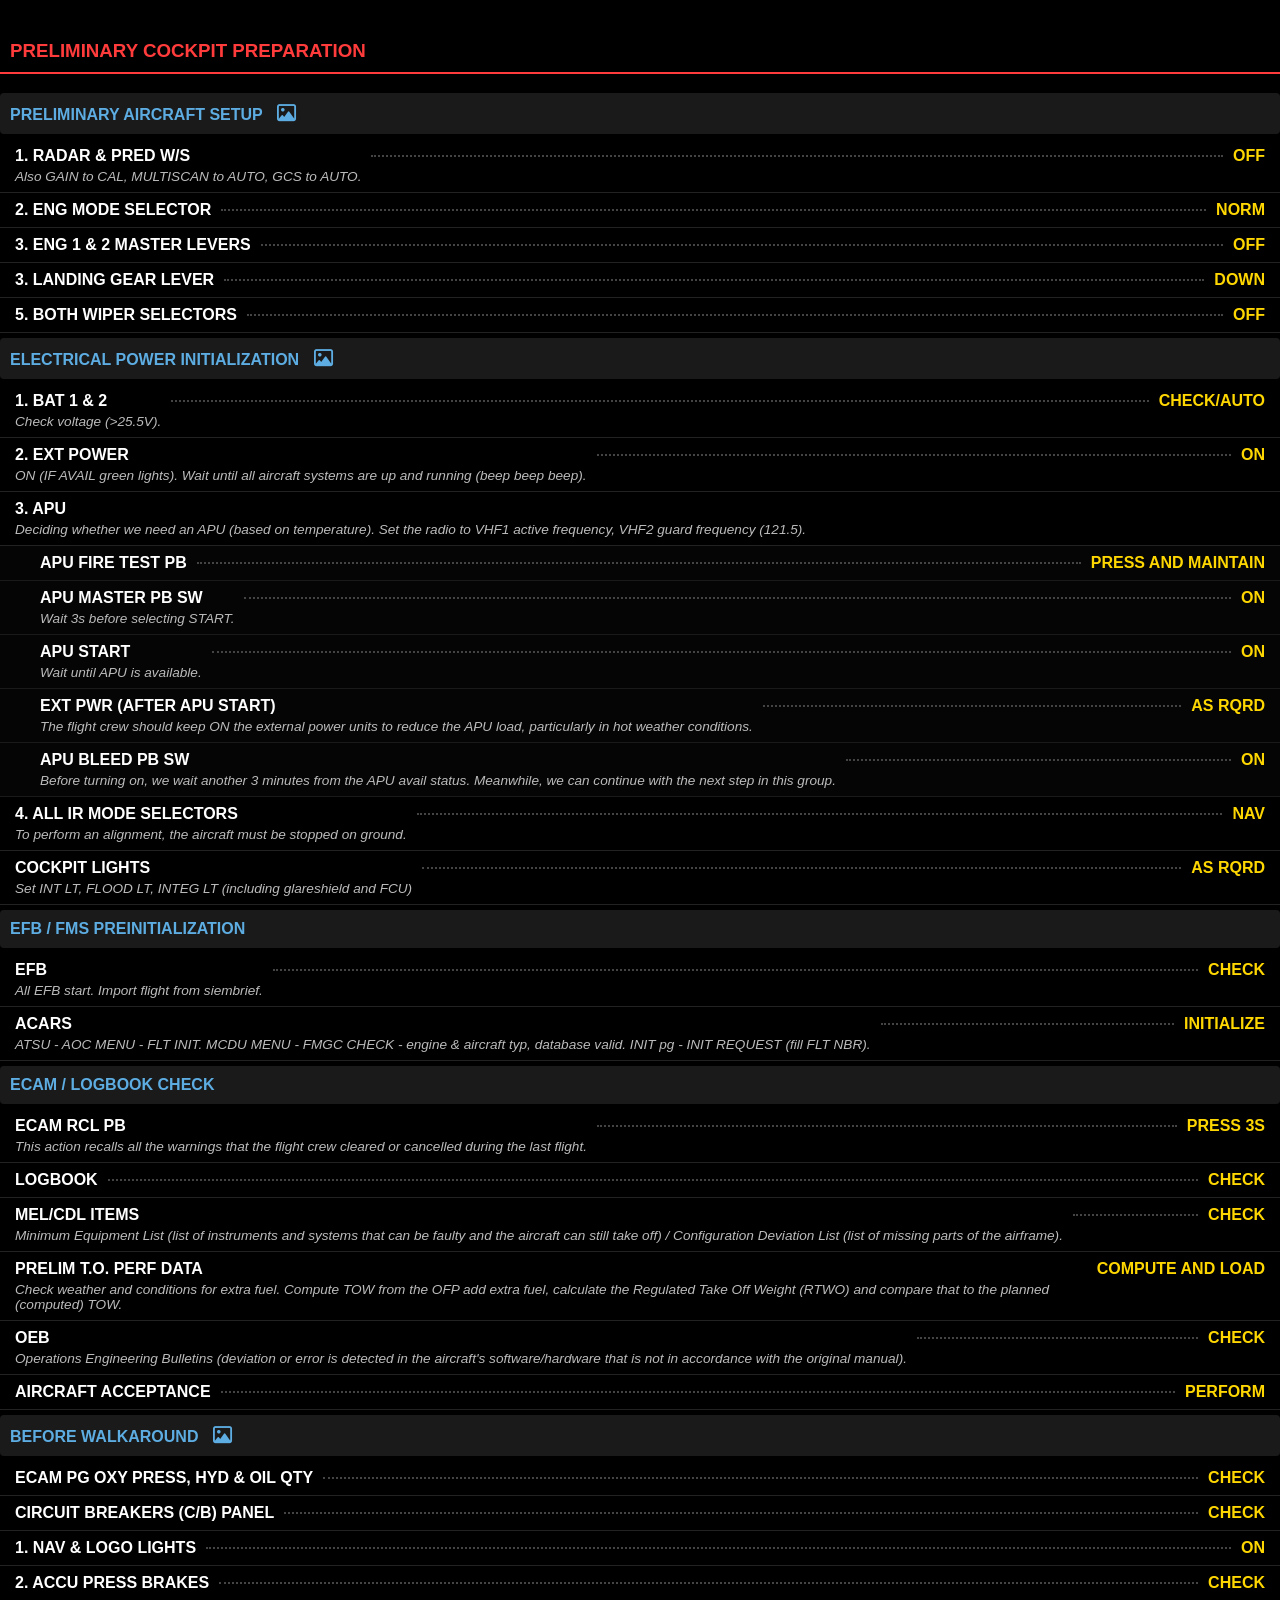
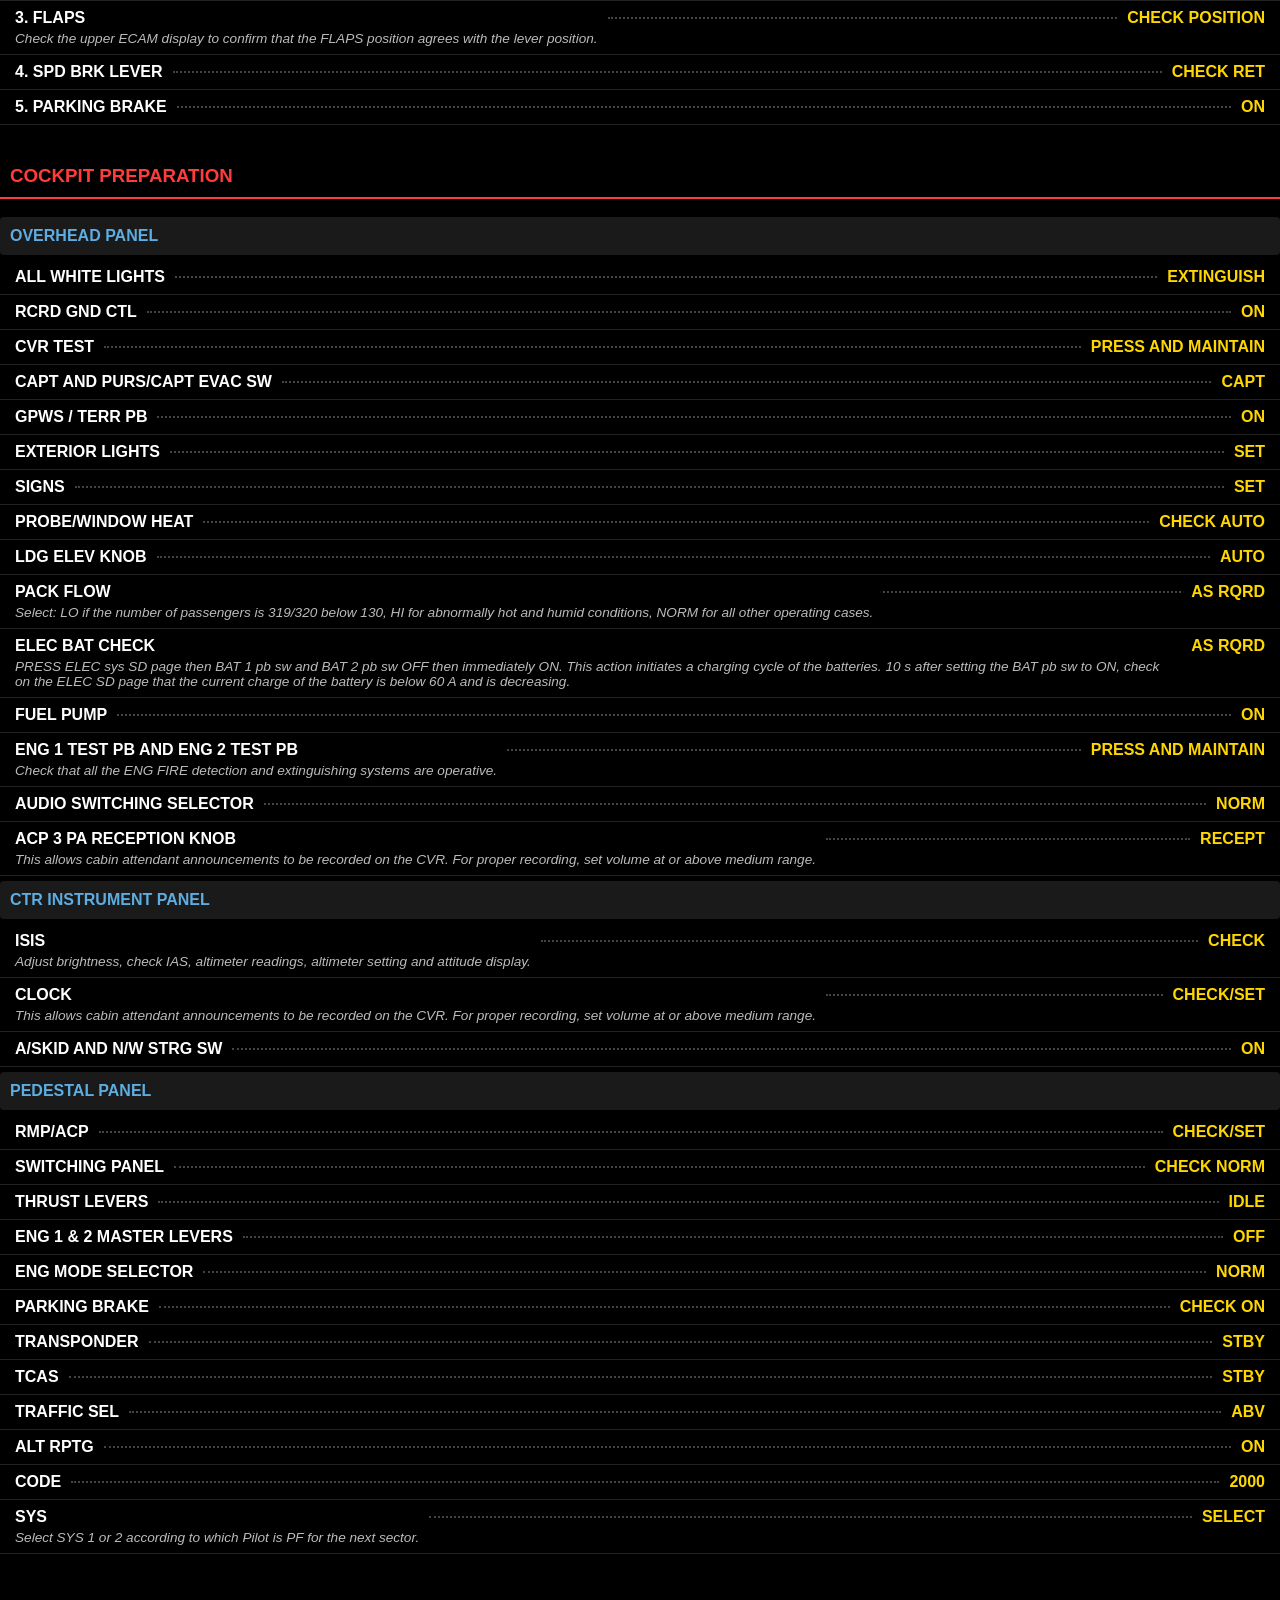
==== index.html @ fcf0c353 "Update index.html" ====
<!DOCTYPE html>
<html lang="sk">
<head>
    <meta charset="UTF-8">
    <meta name="viewport" content="width=device-width, initial-scale=1.0">
    <title>320 new</title>
    <link rel="stylesheet" href="https://cdnjs.cloudflare.com/ajax/libs/font-awesome/6.0.0/css/all.min.css">
    <style>
        body { background-color: black; color: white; font-family: 'Segoe UI', Arial, sans-serif; padding-bottom: 50vh; margin: 0; }
        
        .group-title { color: #ff3b3b; border-bottom: 2px solid #ff3b3b; padding: 10px; text-transform: uppercase; margin-top: 30px; }
        
        .sub-group { 
            color: #5dade2; cursor: pointer; padding: 10px; font-weight: bold; 
            background: #1a1a1a; margin: 5px 0; border-radius: 4px;
        }

        ul { list-style: none; padding: 0; margin: 0; }

        .item { 
            display: flex; align-items: baseline; justify-content: space-between;
            padding: 8px 15px; cursor: pointer; transition: 0.2s; border-bottom: 1px solid #222;
        }

        /* Odsadenie pre podkroky APU */
        .indented-item { padding-left: 40px; border-bottom: 1px solid #1a1a1a; background-color: #050505; }
        
        .item-text { text-transform: uppercase; font-weight: bold; flex-shrink: 0; }
        .dots { flex-grow: 1; border-bottom: 2px dotted #444; margin: 0 10px; position: relative; top: -4px; }
        .status { text-transform: uppercase; font-weight: bold; color: #FFD700; flex-shrink: 0; }

        .description { 
            display: block; font-size: 0.85em; color: #bbb; text-transform: none; font-weight: normal;
            margin-top: 4px; font-style: italic;
        }

        .img-trigger { color: #5dade2; margin-left: 10px; cursor: pointer; font-size: 1.2em; }

        .selected .item-text, .selected .status { color: #555 !important; }
        .selected .dots { border-bottom-color: #222; }

        #lightbox {
            display: none; position: fixed; z-index: 999; left: 0; top: 0; width: 100%; height: 100%;
            background-color: rgba(0,0,0,0.6); justify-content: center; align-items: center;
            pointer-events: auto; 
        }

        #lightbox img { 
            max-width: 90%; max-height: 80%; border: 2px solid #5dade2; 
            box-shadow: 0 0 50px rgba(0,0,0,0.8); opacity: 0.95; 
        }

        #lightbox.active { display: flex; }
    </style>
</head>
<body>

<div id="lightbox" onclick="this.classList.remove('active')">
    <img id="lightbox-img" src="" alt="Checklist Diagram">
</div>

<h3 class="group-title">Preliminary Cockpit Preparation</h3>

<div class="sub-group" onclick="toggleSubGroup(this)">
    PRELIMINARY AIRCRAFT SETUP
    <i class="fa-regular fa-image img-trigger" onclick="openLightbox('001.png', event)"></i>
</div>
<ul>
    <li class="item">
        <div>
        <span class="item-text">1.  RADAR & PRED W/S</span>
        <span class="description">Also GAIN to CAL, MULTISCAN to AUTO, GCS to AUTO.</span>
        </div>
        <span class="dots"></span>
        <span class="status">OFF</span>
    </li>
    <li class="item">
        <span class="item-text">2. ENG MODE selector</span>
        <span class="dots"></span>
        <span class="status">NORM</span>
    </li>
    <li class="item">
        <span class="item-text">3. ENG 1 & 2 MASTER LEVERS</span>
        <span class="dots"></span>
        <span class="status">OFF</span>
    </li>
    <li class="item">
        <span class="item-text">3. LANDING GEAR lever</span>
        <span class="dots"></span>
        <span class="status">DOWN</span>
    </li>
    <li class="item">
        <div>
        <span class="item-text">5. BOTH WIPER selectors</span>
        </div>
        <span class="dots"></span>
        <span class="status">OFF</span>
    </li>
</ul>

<div class="sub-group" onclick="toggleSubGroup(this)">
    ELECTRICAL POWER INITIALIZATION
    <i class="fa-regular fa-image img-trigger" onclick="openLightbox('002.png', event)"></i>
</div>
<ul>
    <li class="item">
        <div>
            <span class="item-text">1. BAT 1 & 2</span>
            <span class="description">Check voltage (>25.5V).</span>
        </div>
        <span class="dots"></span>
        <span class="status">Check/AUTO</span>
    </li>
    <li class="item">
        <div>
            <span class="item-text">2. EXT POWER</span>
            <span class="description">ON (IF AVAIL green lights). Wait until all aircraft systems are up and running (beep beep beep).</span>
        </div>
        <span class="dots"></span>
        <span class="status">ON</span>
    </li>
    
    <li class="item">
        <div>
        <span class="item-text">3. APU</span>
        <span class="description">Deciding whether we need an APU (based on temperature). Set the radio to VHF1 active frequency, VHF2 guard frequency (121.5).</span>
        </div>
    </li>
    <li class="item indented-item">
        <span class="item-text">APU FIRE TEST pb</span>
        <span class="dots"></span>
        <span class="status">PRESS and MAINTAIN</span>
    </li>
    <li class="item indented-item">
        <div>
            <span class="item-text">APU MASTER pb sw</span>
            <span class="description">Wait 3s before selecting START.</span>
        </div>
        <span class="dots"></span>
        <span class="status">ON</span>
    </li>
    <li class="item indented-item">
        <div>
            <span class="item-text">APU START</span>
            <span class="description">Wait until APU is available.</span>
        </div>
        <span class="dots"></span>
        <span class="status">ON</span>
    </li>
        <li class="item indented-item">
        <div>
            <span class="item-text">EXT PWR (After APU Start)</span>
            <span class="description">The flight crew should keep ON the external power units to reduce the APU load, particularly in hot weather conditions.</span>
        </div>
        <span class="dots"></span>
        <span class="status">AS RQRD</span>
    </li>
    <li class="item indented-item">
        <div>
            <span class="item-text">APU BLEED pb sw</span>
            <span class="description">Before turning on, we wait another 3 minutes from the APU avail status. Meanwhile, we can continue with the next step in this group.</span>
        </div>
        <span class="dots"></span>
        <span class="status">ON</span>
    </li>
    <li class="item">
        <div>
            <span class="item-text">4. ALL IR MODE selectors</span>
            <span class="description">To perform an alignment, the aircraft must be stopped on ground.</span>
        </div>
        <span class="dots"></span>
        <span class="status">NAV</span>
    </li>

    <li class="item">
        <div>
            <span class="item-text">COCKPIT LIGHTS</span>
            <span class="description">Set INT LT, FLOOD LT, INTEG LT (including glareshield and FCU)</span>
        </div>
        <span class="dots"></span>
        <span class="status">AS RQRD</span>
    </li>
</ul>
    <div class="sub-group" onclick="toggleSubGroup(this)">
    EFB / FMS PREINITIALIZATION
    </div>
<ul>
     <li class="item">
        <div>
            <span class="item-text">EFB</span>
            <span class="description">All EFB start. Import flight from siembrief.</span>
        </div>
        <span class="dots"></span>
        <span class="status">CHECK</span>
    </li>

    <li class="item">
        <div>
            <span class="item-text">ACARS</span>
            <span class="description">ATSU - AOC MENU - FLT INIT. MCDU MENU - FMGC CHECK - engine & aircraft typ, database valid. INIT pg - INIT REQUEST (fill FLT NBR).</span>
        </div>
        <span class="dots"></span>
        <span class="status">INITIALIZE</span>
    </li>
    
</ul>
    <div class="sub-group" onclick="toggleSubGroup(this)">
    ECAM / LOGBOOK CHECK
    </div>
<ul>
     <li class="item">
        <div>
            <span class="item-text">ECAM RCL pb</span>
            <span class="description">This action recalls all the warnings that the flight crew cleared or cancelled during the last flight.</span>
        </div>
        <span class="dots"></span>
        <span class="status">PRESS 3s</span>
    </li>

    <li class="item">
        <div>
            <span class="item-text">LOGBOOK</span>
        </div>
        <span class="dots"></span>
        <span class="status">CHECK</span>
    </li>
    <li class="item">
        <div>
            <span class="item-text">MEL/CDL items</span>
            <span class="description">Minimum Equipment List (list of instruments and systems that can be faulty and the aircraft can still take off) / Configuration Deviation List (list of missing parts of the airframe).</span>
        </div>
        <span class="dots"></span>
        <span class="status">CHECK</span>
    </li>
        <li class="item">
        <div>
            <span class="item-text">PRELIM T.O. PERF DATA</span>
            <span class="description">Check weather and conditions for extra fuel. Compute TOW from the OFP add extra fuel, calculate the Regulated Take Off Weight (RTWO) and compare that to the planned (computed) TOW.</span>
        </div>
        <span class="dots"></span>
        <span class="status">COMPUTE AND LOAD</span>
    </li>
            <li class="item">
        <div>
            <span class="item-text">OEB</span>
            <span class="description">Operations Engineering Bulletins (deviation or error is detected in the aircraft's software/hardware that is not in accordance with the original manual).</span>
        </div>
        <span class="dots"></span>
        <span class="status">CHECK</span>
    </li>
    <li class="item">
        <span class="item-text">AIRCRAFT ACCEPTANCE</span>
        <span class="dots"></span> 
        <span class="status">PERFORM</span>
    </li>
</ul>
     <div class="sub-group" onclick="toggleSubGroup(this)">
    BEFORE WALKAROUND
    <i class="fa-regular fa-image img-trigger" onclick="openLightbox('003.png', event)"></i>
    </div>
<ul>
    <li class="item">
        <span class="item-text">ECAM pg OXY PRESS, HYD & OIL QTY</span>
        <span class="dots"></span> 
        <span class="status">CHECK</span>
    </li>
    <li class="item">
        <span class="item-text">CIRCUIT BREAKERS (C/B) Panel</span>
        <span class="dots"></span> 
        <span class="status">CHECK</span>
    </li>
    <li class="item">
        <span class="item-text">1. NAV & LOGO LIGHTS</span>
        <span class="dots"></span> 
        <span class="status">ON</span>
    </li>
    <li class="item">
        <span class="item-text">2. ACCU PRESS BRAKES</span>
        <span class="dots"></span> 
        <span class="status">CHECK</span>
    </li>
    <li class="item">
        <div>
            <span class="item-text">3. FLAPS</span>
            <span class="description">Check the upper ECAM display to confirm that the FLAPS position agrees with the lever position.</span>
        </div>
        <span class="dots"></span> 
        <span class="status">CHECK POSITION</span>
    </li>
    <li class="item">
        <span class="item-text">4. SPD BRK LEVER</span>
        <span class="dots"></span> 
        <span class="status">CHECK RET</span>
    </li>
    <li class="item">
        <span class="item-text">5. PARKING BRAKE</span>
        <span class="dots"></span> 
        <span class="status">ON</span>
    </li>
</ul>
<h3 class="group-title">Cockpit Preparation</h3>

<div class="sub-group" onclick="toggleSubGroup(this)">
    OVERHEAD PANEL
</div>
<ul>
    <li class="item">
        <span class="item-text">ALL WHITE LIGHTS</span>
        <span class="dots"></span>
        <span class="status">EXTINGUISH</span>
    </li>
    <li class="item">
        <span class="item-text">RCRD GND CTL</span>
        <span class="dots"></span>
        <span class="status">ON</span>
    </li>
    <li class="item">
        <span class="item-text">CVR TEST</span>
        <span class="dots"></span>
        <span class="status">PRESS and MAINTAIN</span>
    </li>
    <li class="item">
        <span class="item-text">CAPT and PURS/CAPT EVAC sw</span>
        <span class="dots"></span>
        <span class="status">CAPT</span>
    </li>
    <li class="item">
        <span class="item-text">GPWS / TERR pb</span>
        <span class="dots"></span>
        <span class="status">ON</span>
    </li>
    <li class="item">
        <span class="item-text">EXTERIOR LIGHTS</span>
        <span class="dots"></span>
        <span class="status">SET</span>
    </li>
    <li class="item">
        <span class="item-text">SIGNS</span>
        <span class="dots"></span>
        <span class="status">SET</span>
    </li>
    <li class="item">
        <span class="item-text">PROBE/WINDOW HEAT</span>
        <span class="dots"></span>
        <span class="status">CHECK AUTO</span>
    </li>
    <li class="item">
        <span class="item-text">LDG ELEV knob</span>
        <span class="dots"></span>
        <span class="status">AUTO</span>
    </li>
    <li class="item">
        <div>
            <span class="item-text">PACK FLOW</span>
            <span class="description">Select: LO if the number of passengers is 319/320 below 130, HI for abnormally hot and humid conditions, NORM for all other operating cases.</span>
        </div>
        <span class="dots"></span>
        <span class="status">AS RQRD</span>
    </li>
    <li class="item">
        <div>
            <span class="item-text">ELEC BAT Check</span>
            <span class="description">PRESS ELEC sys SD page then BAT 1 pb sw and BAT 2 pb sw OFF then immediately ON. This action initiates a charging cycle of the batteries. 10 s after setting the BAT pb sw to ON, check on the ELEC SD page that the current charge of the battery is below 60 A and is decreasing.</span>
        </div>
        <span class="dots"></span>
        <span class="status">AS RQRD</span>
    </li>
    <li class="item">
        <span class="item-text">FUEL PUMP</span>
        <span class="dots"></span>
        <span class="status">ON</span>
    </li>
    <li class="item">
        <div>
        <span class="item-text">ENG 1 TEST pb and ENG 2 TEST pb</span>
        <span class="description">Check that all the ENG FIRE detection and extinguishing systems are operative.</span>
        </div>
        <span class="dots"></span>
        <span class="status">PRESS and MAINTAIN</span>
    </li>
    <li class="item">
        <span class="item-text">AUDIO SWITCHING selector</span>
        <span class="dots"></span>
        <span class="status">NORM</span>
    </li>
    <li class="item">
        <div>
        <span class="item-text">ACP 3 PA reception knob</span>
        <span class="description">This allows cabin attendant announcements to be recorded on the CVR. For proper recording, set volume at or above medium range.</span>
        </div>
        <span class="dots"></span>
        <span class="status">RECEPT</span>
    </li>
 </ul>
    
<div class="sub-group" onclick="toggleSubGroup(this)">
    CTR INSTRUMENT PANEL
</div>
 <ul>
    <li class="item">
        <div>
        <span class="item-text">ISIS</span>
        <span class="description">Adjust brightness, check IAS, altimeter readings, altimeter setting and attitude display.</span>
        </div>
        <span class="dots"></span>
        <span class="status">CHECK</span>
    </li>
    <li class="item">
        <div>
        <span class="item-text">Clock</span>
        <span class="description">This allows cabin attendant announcements to be recorded on the CVR. For proper recording, set volume at or above medium range.</span>
        </div>
        <span class="dots"></span>
        <span class="status">CHECK/SET</span>
    </li>
    <li class="item">
        <span class="item-text">A/Skid and N/W STRG sw</span>
        <span class="dots"></span>
        <span class="status">ON</span>
    </li>
</ul>
<div class="sub-group" onclick="toggleSubGroup(this)">
    PEDESTAL PANEL
</div>
 <ul>
    <li class="item">
        <span class="item-text">RMP/ACP</span>
        <span class="dots"></span>
        <span class="status">CHECK/SET</span>
    </li>
    <li class="item">
        <span class="item-text">SWITCHING PANEL</span>
        <span class="dots"></span>
        <span class="status">CHECK NORM</span>
    </li>
    <li class="item">
        <span class="item-text">Thrust Levers</span>
        <span class="dots"></span>
        <span class="status">IDLE</span>
    </li>
    <li class="item">
        <span class="item-text">ENG 1 & 2 MASTER Levers</span>
        <span class="dots"></span>
        <span class="status">OFF</span>
    </li>
    <li class="item">
        <span class="item-text">ENG MODE selector</span>
        <span class="dots"></span>
        <span class="status">NORM</span>
    </li>
    <li class="item">
        <span class="item-text">PARKING BRAKE</span>
        <span class="dots"></span>
        <span class="status">CHECK ON</span>
    </li>
    <li class="item">
        <span class="item-text">TRANSPONDER</span>
        <span class="dots"></span>
        <span class="status">STBY</span>
    </li>
    <li class="item">
        <span class="item-text">TCAS</span>
        <span class="dots"></span>
        <span class="status">STBY</span>
    </li>
    <li class="item">
        <span class="item-text">TRAFFIC sel</span>
        <span class="dots"></span>
        <span class="status">ABV</span>
    </li>
    <li class="item">
        <span class="item-text">ALT RPTG</span>
        <span class="dots"></span>
        <span class="status">ON</span>
    </li>
    <li class="item">
        <span class="item-text">CODE</span>
        <span class="dots"></span>
        <span class="status">2000</span>
    </li>
    <li class="item">
        <div>
        <span class="item-text">SYS</span>
        <span class="description">Select SYS 1 or 2 according to which Pilot is PF for the next sector.</span>
        </div>
        <span class="dots"></span>
        <span class="status">SELECT</span>
    </li>
</ul>
<script>
let items = [];
let selectedIndex = -1;

function updateItemsList() {
    items = Array.from(document.querySelectorAll('.item'));
}

document.body.addEventListener('click', (event) => {
    if (event.target.closest('.sub-group') || event.target.closest('.img-trigger')) return;
    if (event.button === 0) {
        if (selectedIndex < items.length - 1) {
            selectedIndex++;
            items[selectedIndex].classList.add('selected');
            items[selectedIndex].scrollIntoView({ behavior: 'smooth', block: 'center' });
        }
    }
});

document.body.addEventListener('contextmenu', (event) => {
    event.preventDefault();
    if (selectedIndex >= 0) {
        items[selectedIndex].classList.remove('selected');
        selectedIndex--;
        if (selectedIndex >= 0) {
            items[selectedIndex].scrollIntoView({ behavior: 'smooth', block: 'center' });
        }
    }
});

function toggleSubGroup(element) {
    const nextUl = element.nextElementSibling;
    if (nextUl && nextUl.tagName === 'UL') {
        const subItems = nextUl.querySelectorAll('.item');
        const isFirstSelected = subItems[0].classList.contains('selected');
        subItems.forEach(item => isFirstSelected ? item.classList.remove('selected') : item.classList.add('selected'));
        updateGlobalIndex();
    }
}

function updateGlobalIndex() {
    let lastIndex = -1;
    items.forEach((item, index) => { if (item.classList.contains('selected')) lastIndex = index; });
    selectedIndex = lastIndex;
}

function openLightbox(imgName, event) {
    if (event) event.stopPropagation();
    const lb = document.getElementById('lightbox');
    const lbImg = document.getElementById('lightbox-img');
    lbImg.src = 'img/' + imgName;
    lb.classList.add('active');
}

// Inicializácia zoznamu pri načítaní
window.onload = updateItemsList;
</script>

</body>
</html>
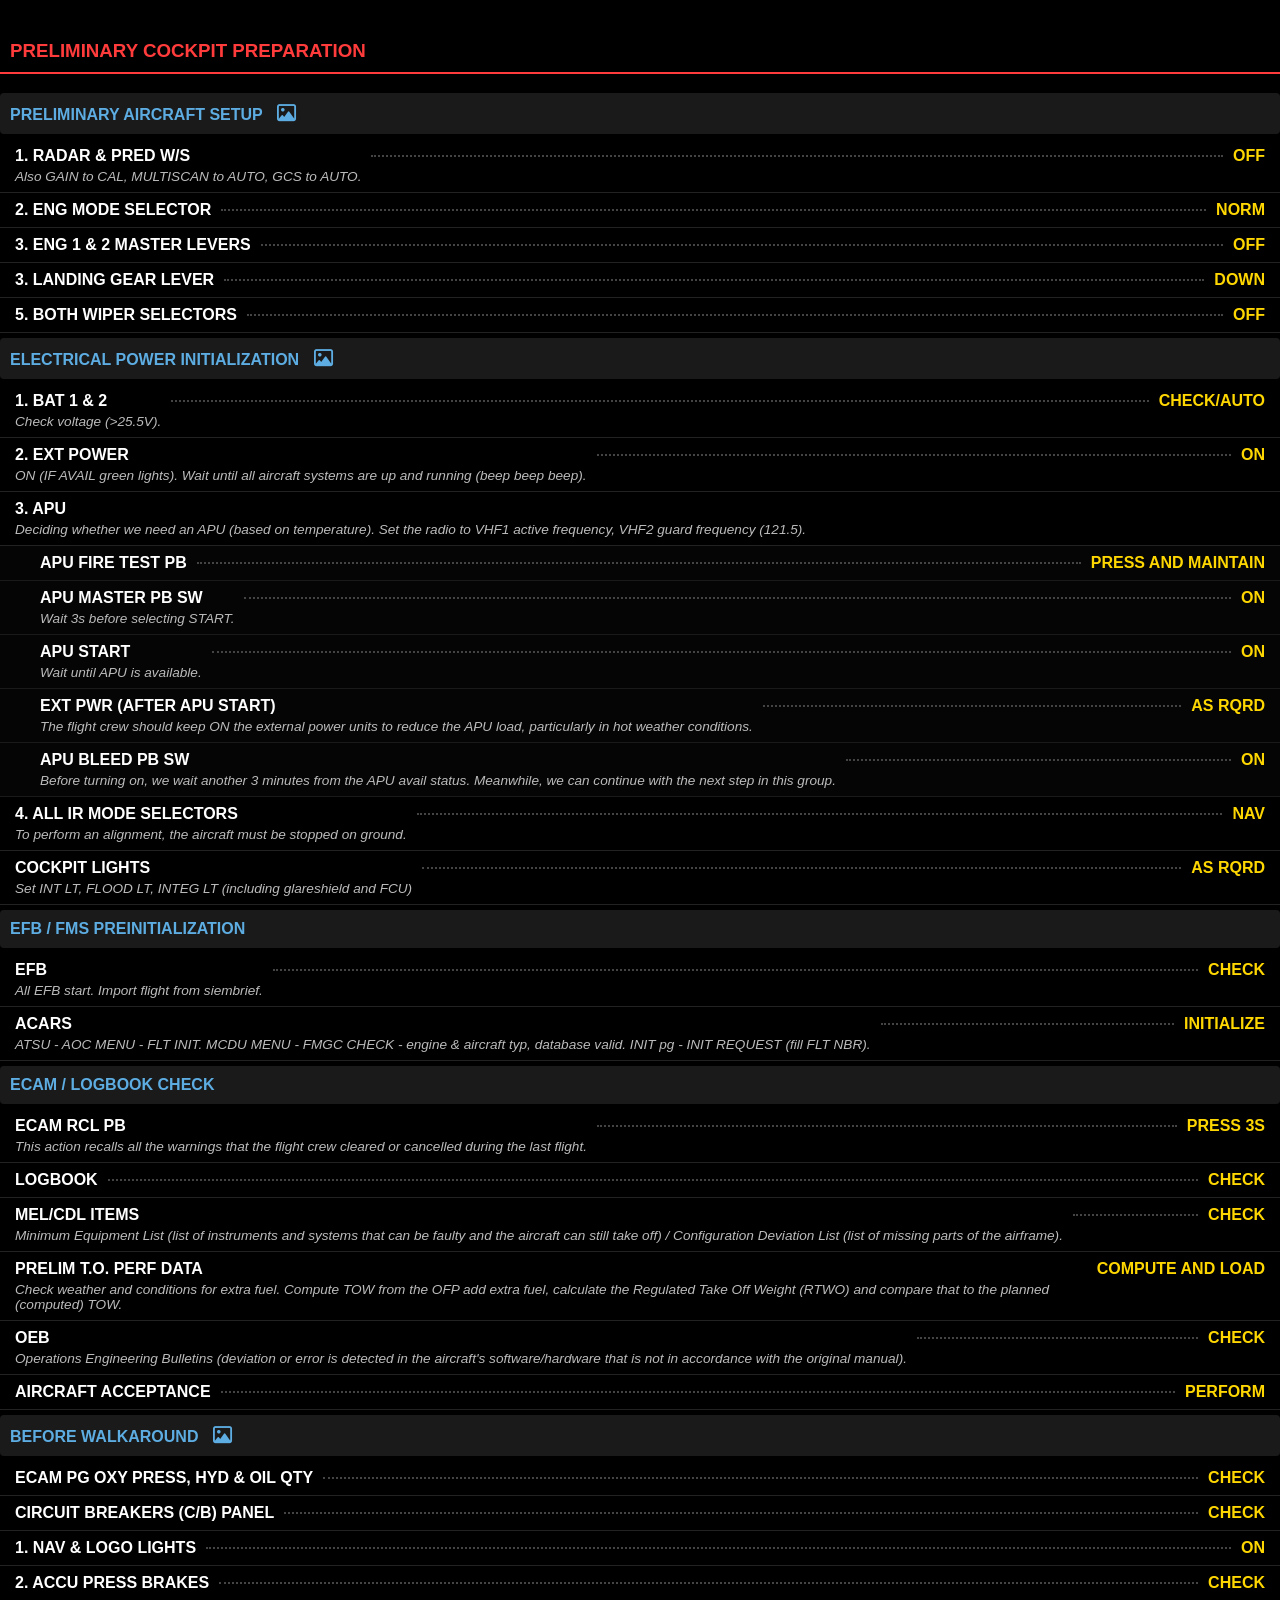
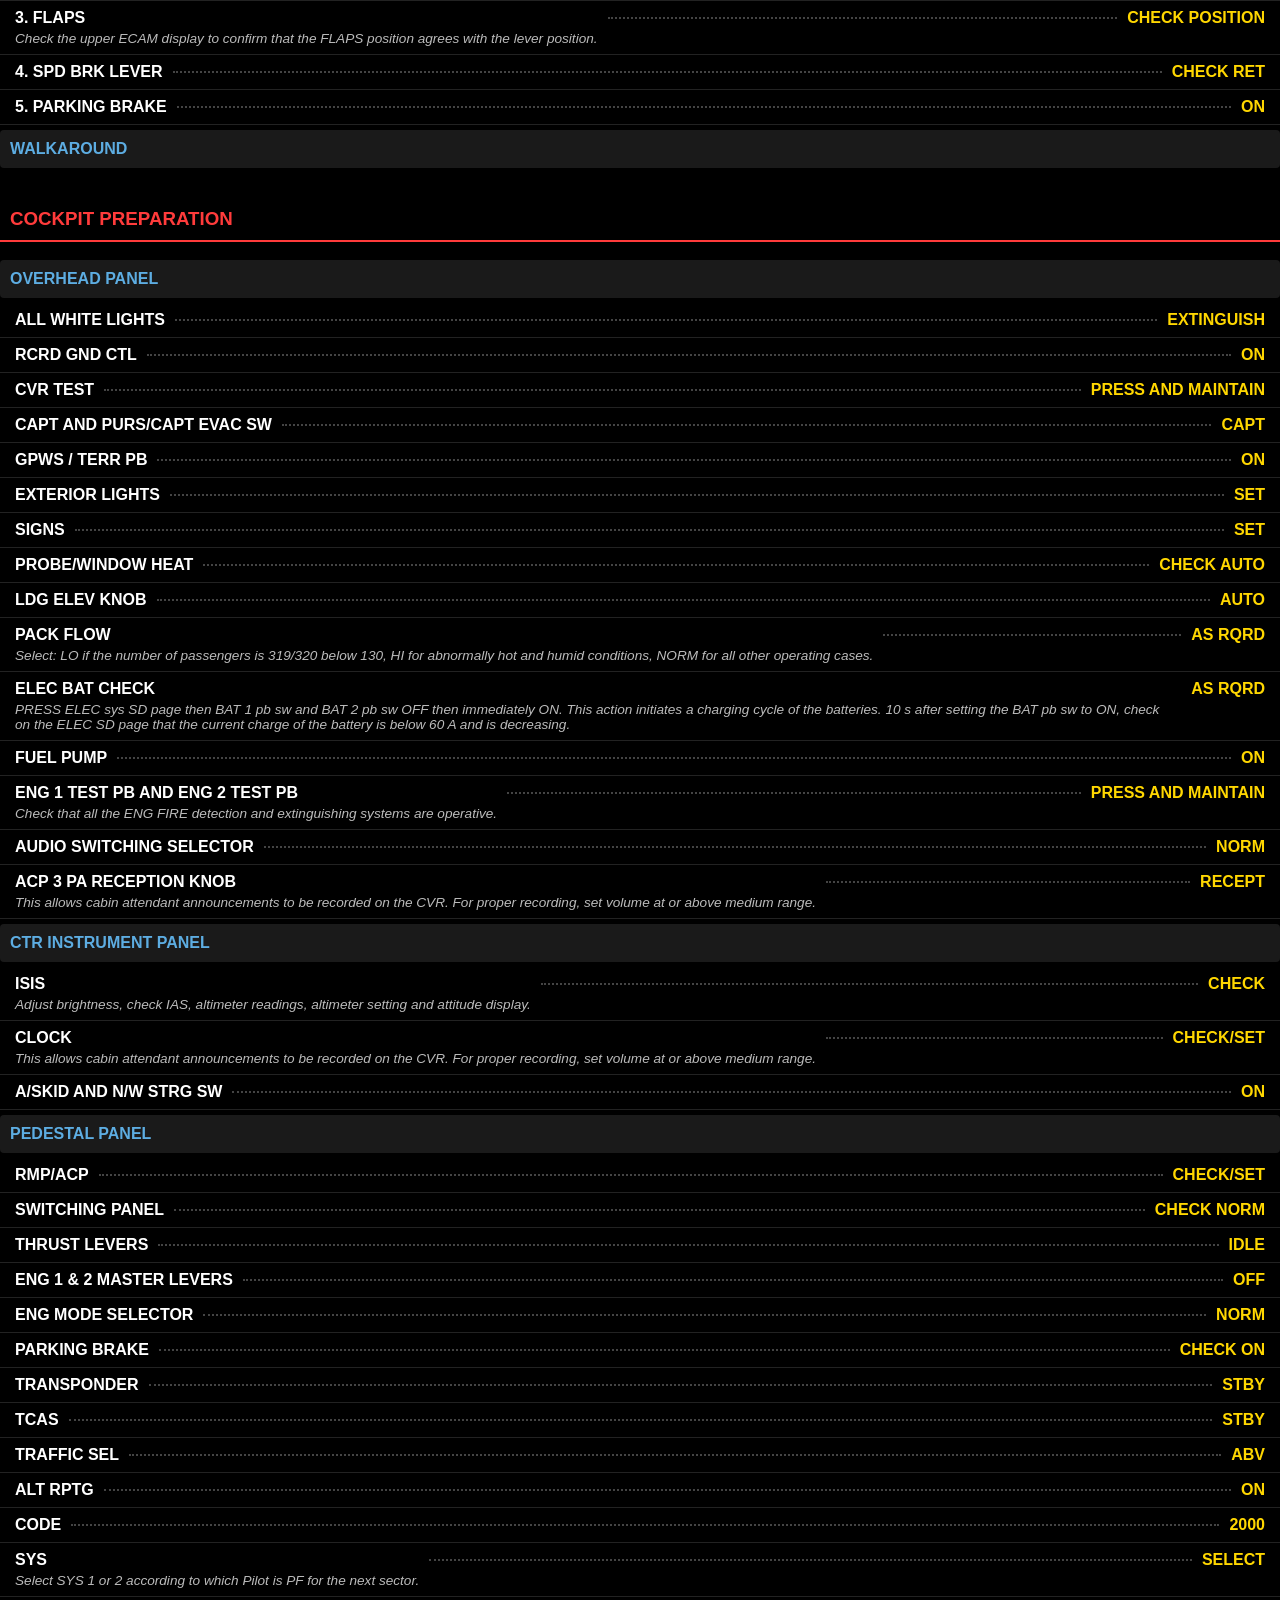
==== commit 64ee6da6: "Add 'WALKAROUND' section to index.html" ====
--- a/index.html
+++ b/index.html
@@ -298,6 +298,9 @@
         <span class="status">ON</span>
     </li>
 </ul>
+     <div class="sub-group" onclick="toggleSubGroup(this)">
+    WALKAROUND
+    </div>    
 <h3 class="group-title">Cockpit Preparation</h3>
 
 <div class="sub-group" onclick="toggleSubGroup(this)">
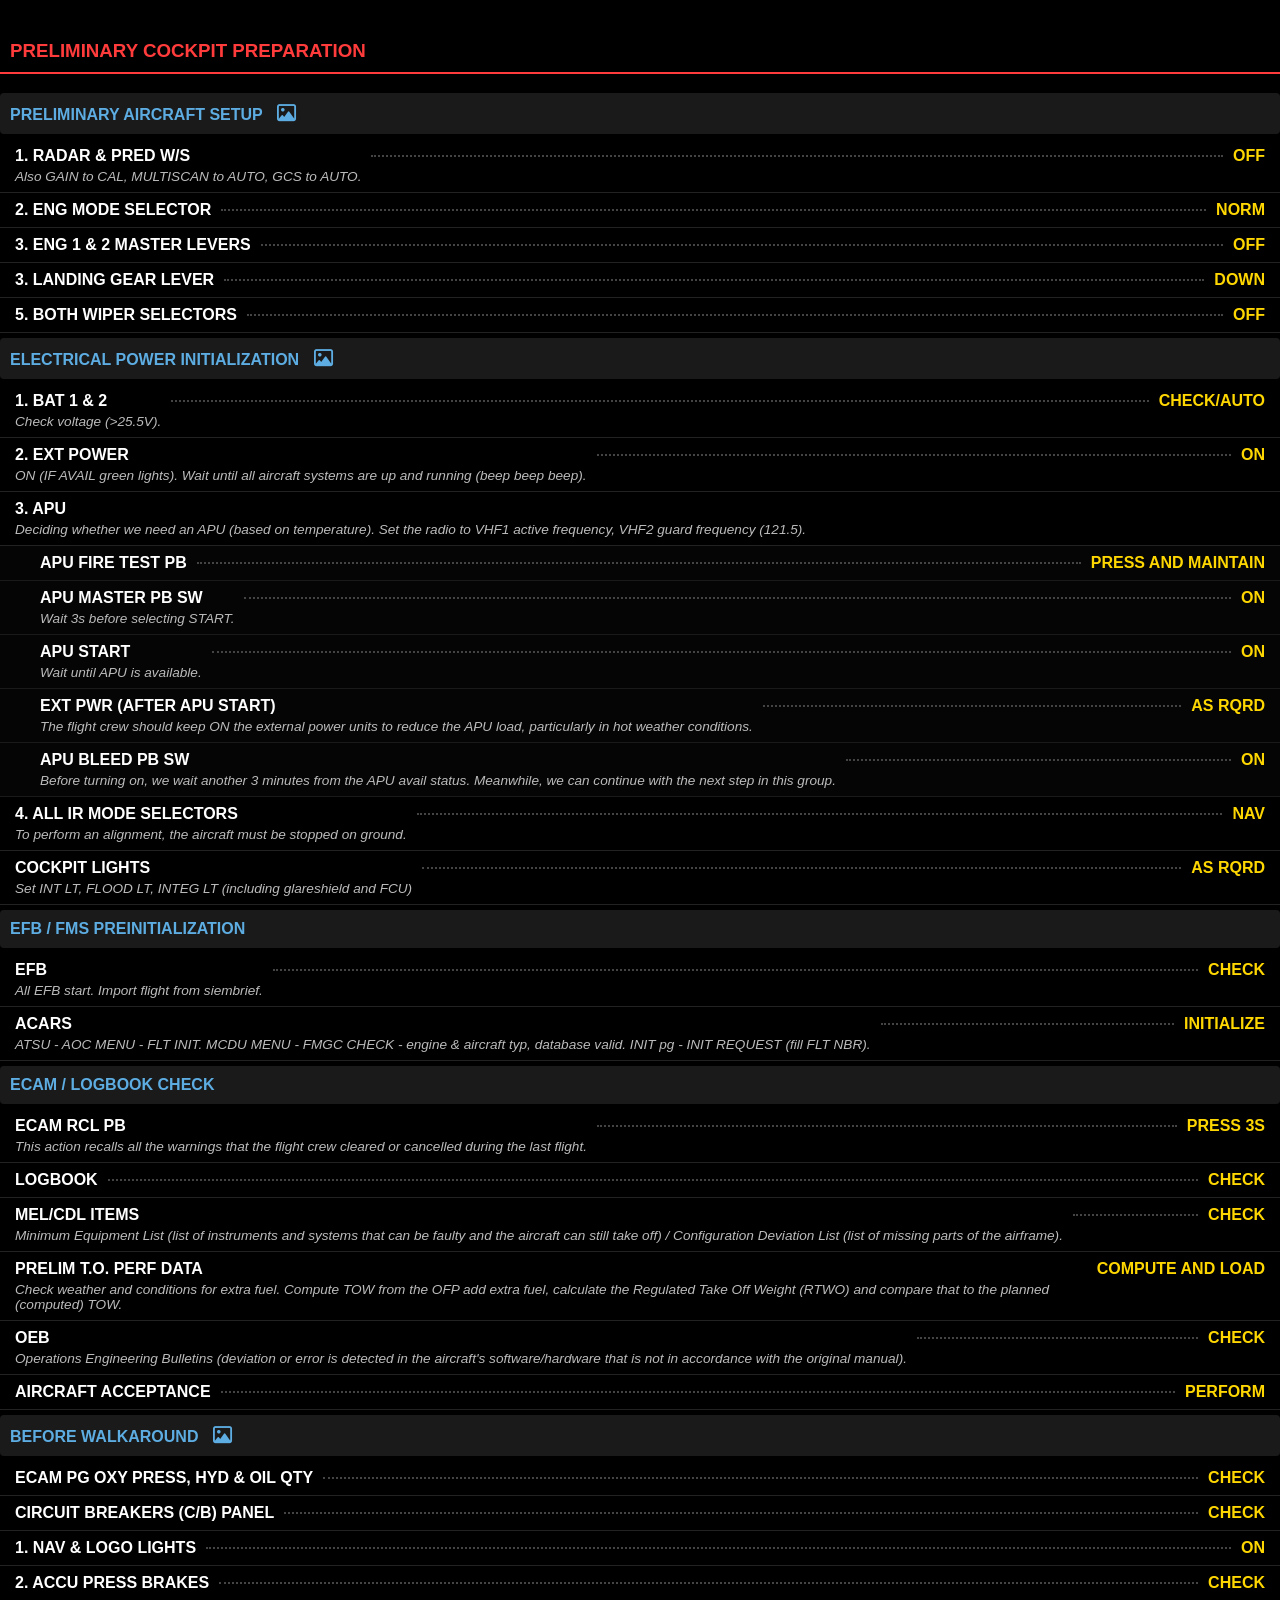
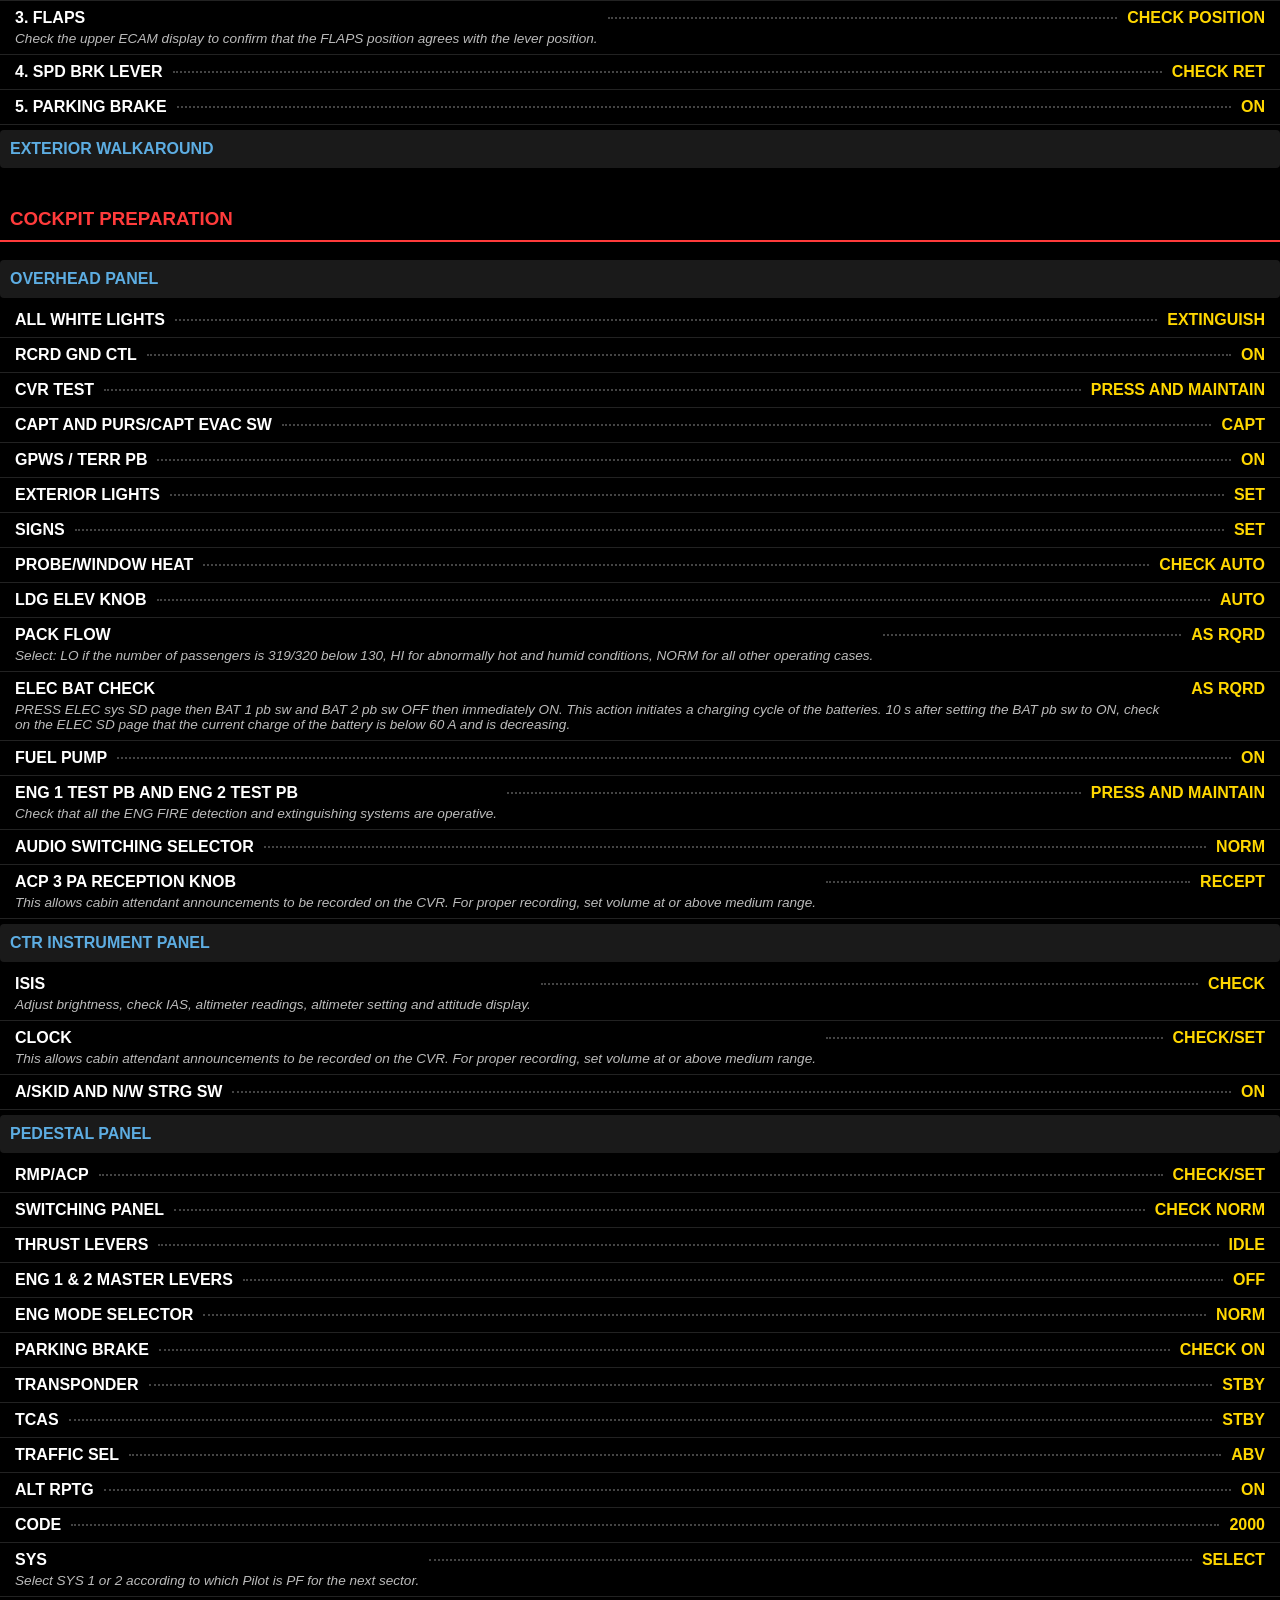
==== commit 685ddae7: "Rename 'WALKAROUND' to 'EXTERIOR WALKAROUND'" ====
--- a/index.html
+++ b/index.html
@@ -298,9 +298,8 @@
         <span class="status">ON</span>
     </li>
 </ul>
-     <div class="sub-group" onclick="toggleSubGroup(this)">
-    WALKAROUND
-    </div>    
+     <div class="sub-group" onclick="toggleSubGroup(this)">EXTERIOR WALKAROUND</div>
+    
 <h3 class="group-title">Cockpit Preparation</h3>
 
 <div class="sub-group" onclick="toggleSubGroup(this)">
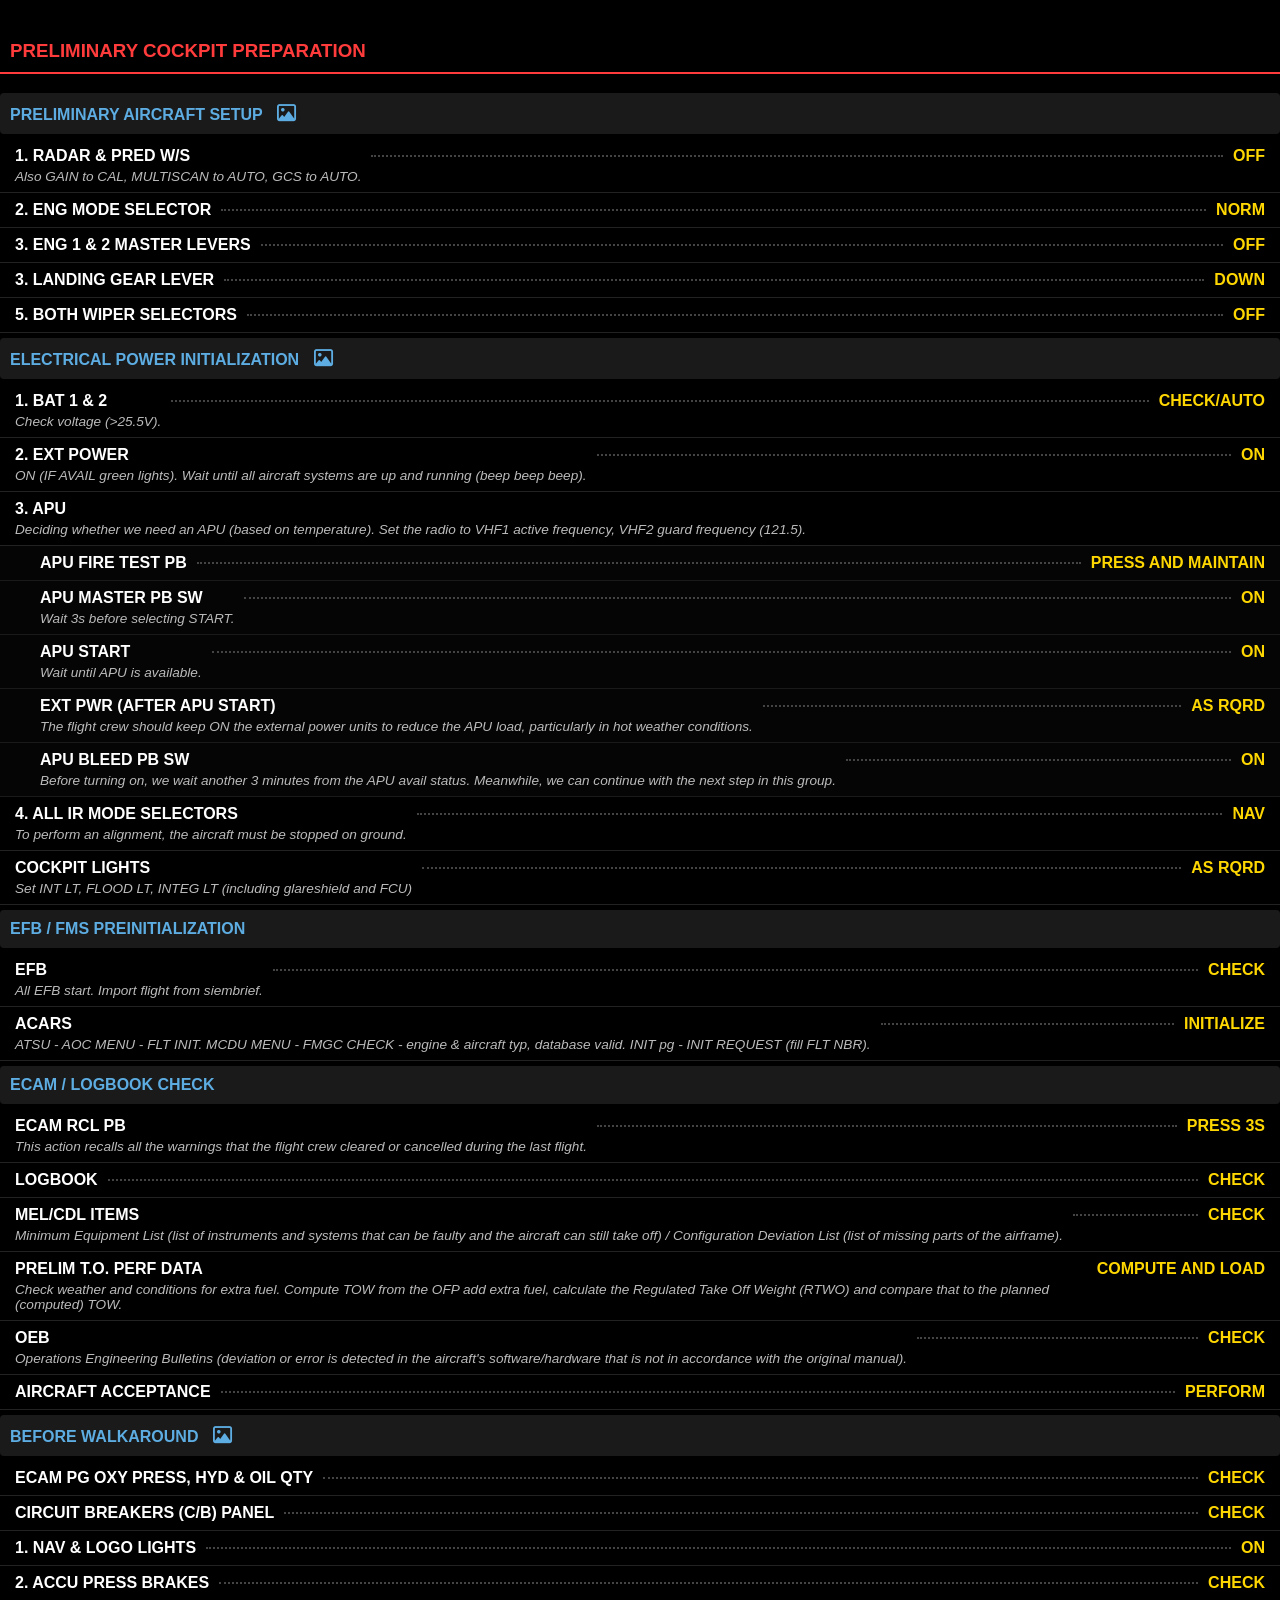
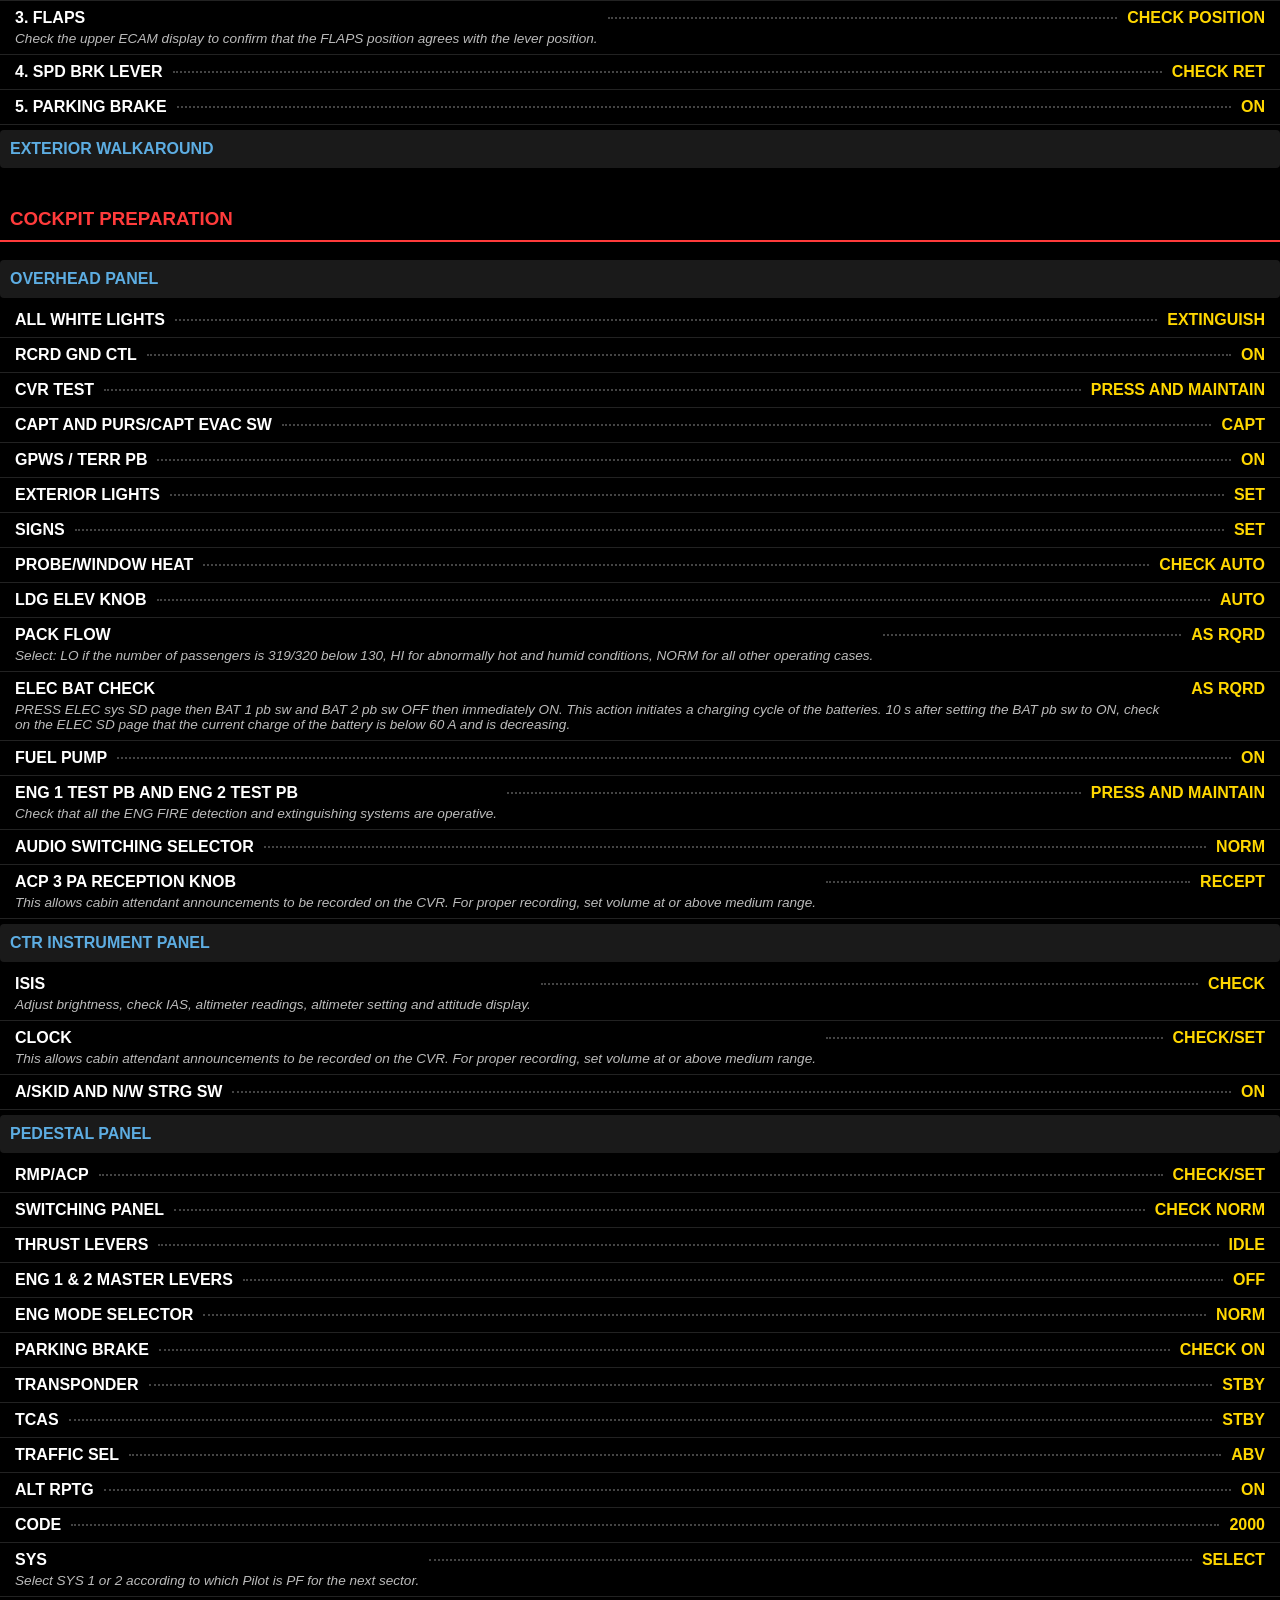
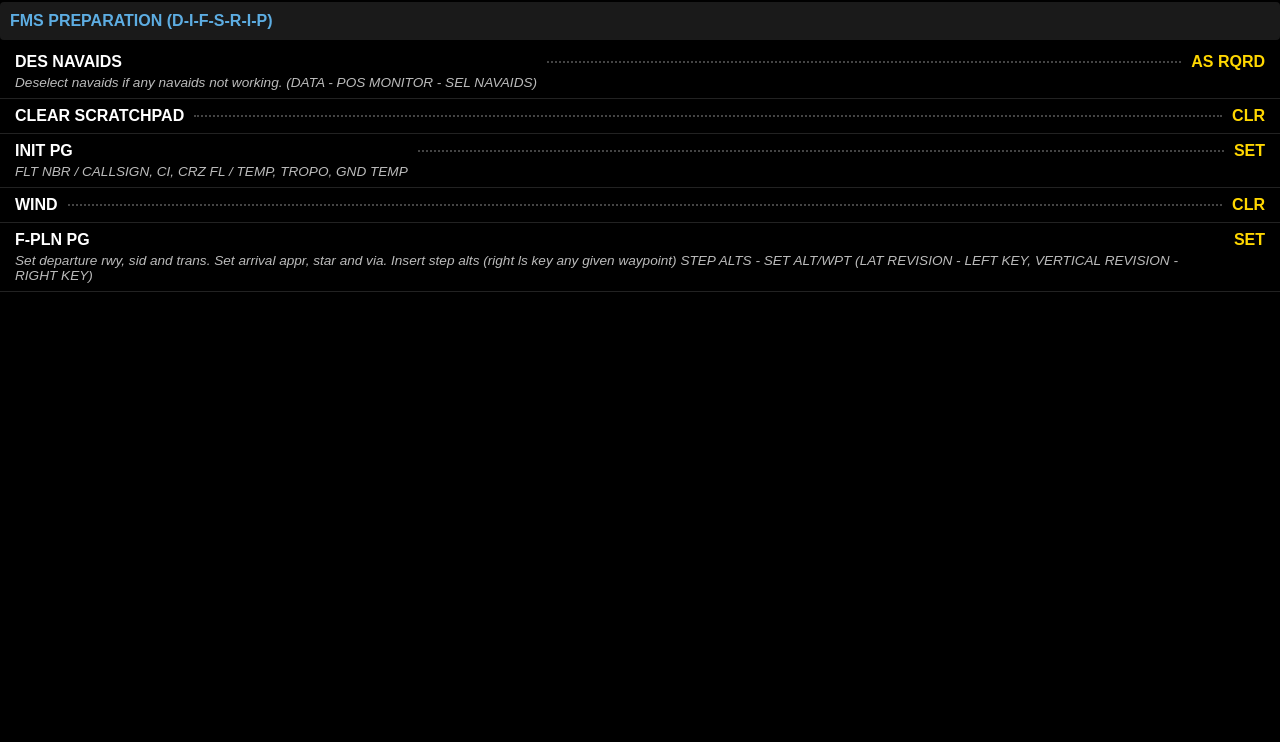
==== commit 8eff3ede: "Update index.html" ====
--- a/index.html
+++ b/index.html
@@ -489,6 +489,49 @@
         <span class="status">SELECT</span>
     </li>
 </ul>
+    <div class="sub-group" onclick="toggleSubGroup(this)">
+    FMS PREPARATION (D-I-F-S-R-I-P)
+    </div>
+<ul>    
+    <li class="item">
+        <div>
+        <span class="item-text">DES NAVAIDS</span>
+        <span class="description">Deselect navaids if any navaids not working. (DATA - POS MONITOR - SEL NAVAIDS)</span>
+        </div>
+        <span class="dots"></span>
+        <span class="status">AS RQRD</span>
+    </li>
+    <li class="item">
+        <div>
+        <span class="item-text">CLEAR SCRATCHPAD</span>
+        </div>
+        <span class="dots"></span>
+        <span class="status">CLR</span>
+    </li>
+    <li class="item">
+        <div>
+        <span class="item-text">INIT PG</span>
+        <span class="description">FLT NBR / CALLSIGN, CI, CRZ FL / TEMP, TROPO, GND TEMP</span>
+        </div>
+        <span class="dots"></span>
+        <span class="status">SET</span>
+    </li>
+    <li class="item">
+        <div>
+        <span class="item-text">WIND</span>
+        </div>
+        <span class="dots"></span>
+        <span class="status">CLR</span>
+    </li>
+    <li class="item">
+        <div>
+        <span class="item-text">F-PLN PG</span>
+        <span class="description">Set departure rwy, sid and trans. Set arrival appr, star and via. Insert step alts (right ls key any given waypoint) STEP ALTS - SET ALT/WPT  (LAT REVISION - LEFT KEY, VERTICAL REVISION - RIGHT KEY)</span>
+        </div>
+        <span class="dots"></span>
+        <span class="status">SET</span>
+    </li>
+</ul>
 <script>
 let items = [];
 let selectedIndex = -1;
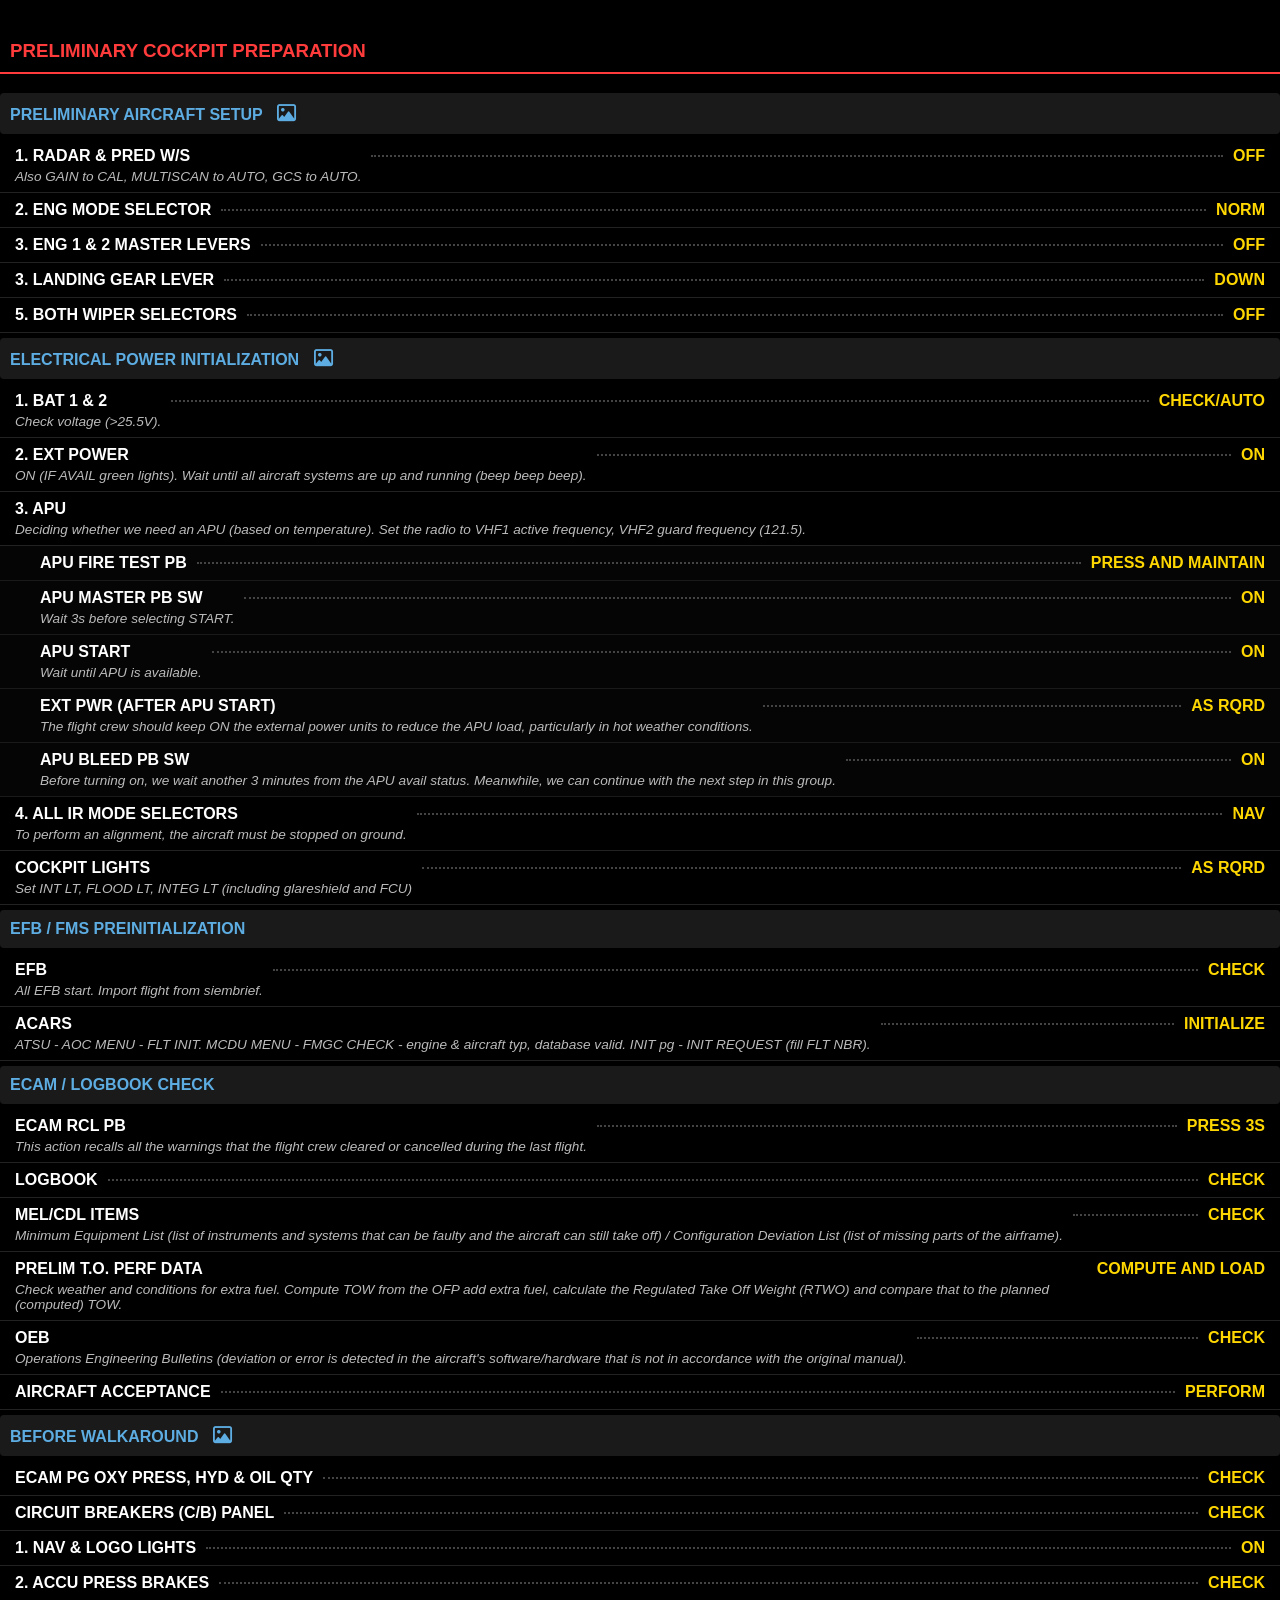
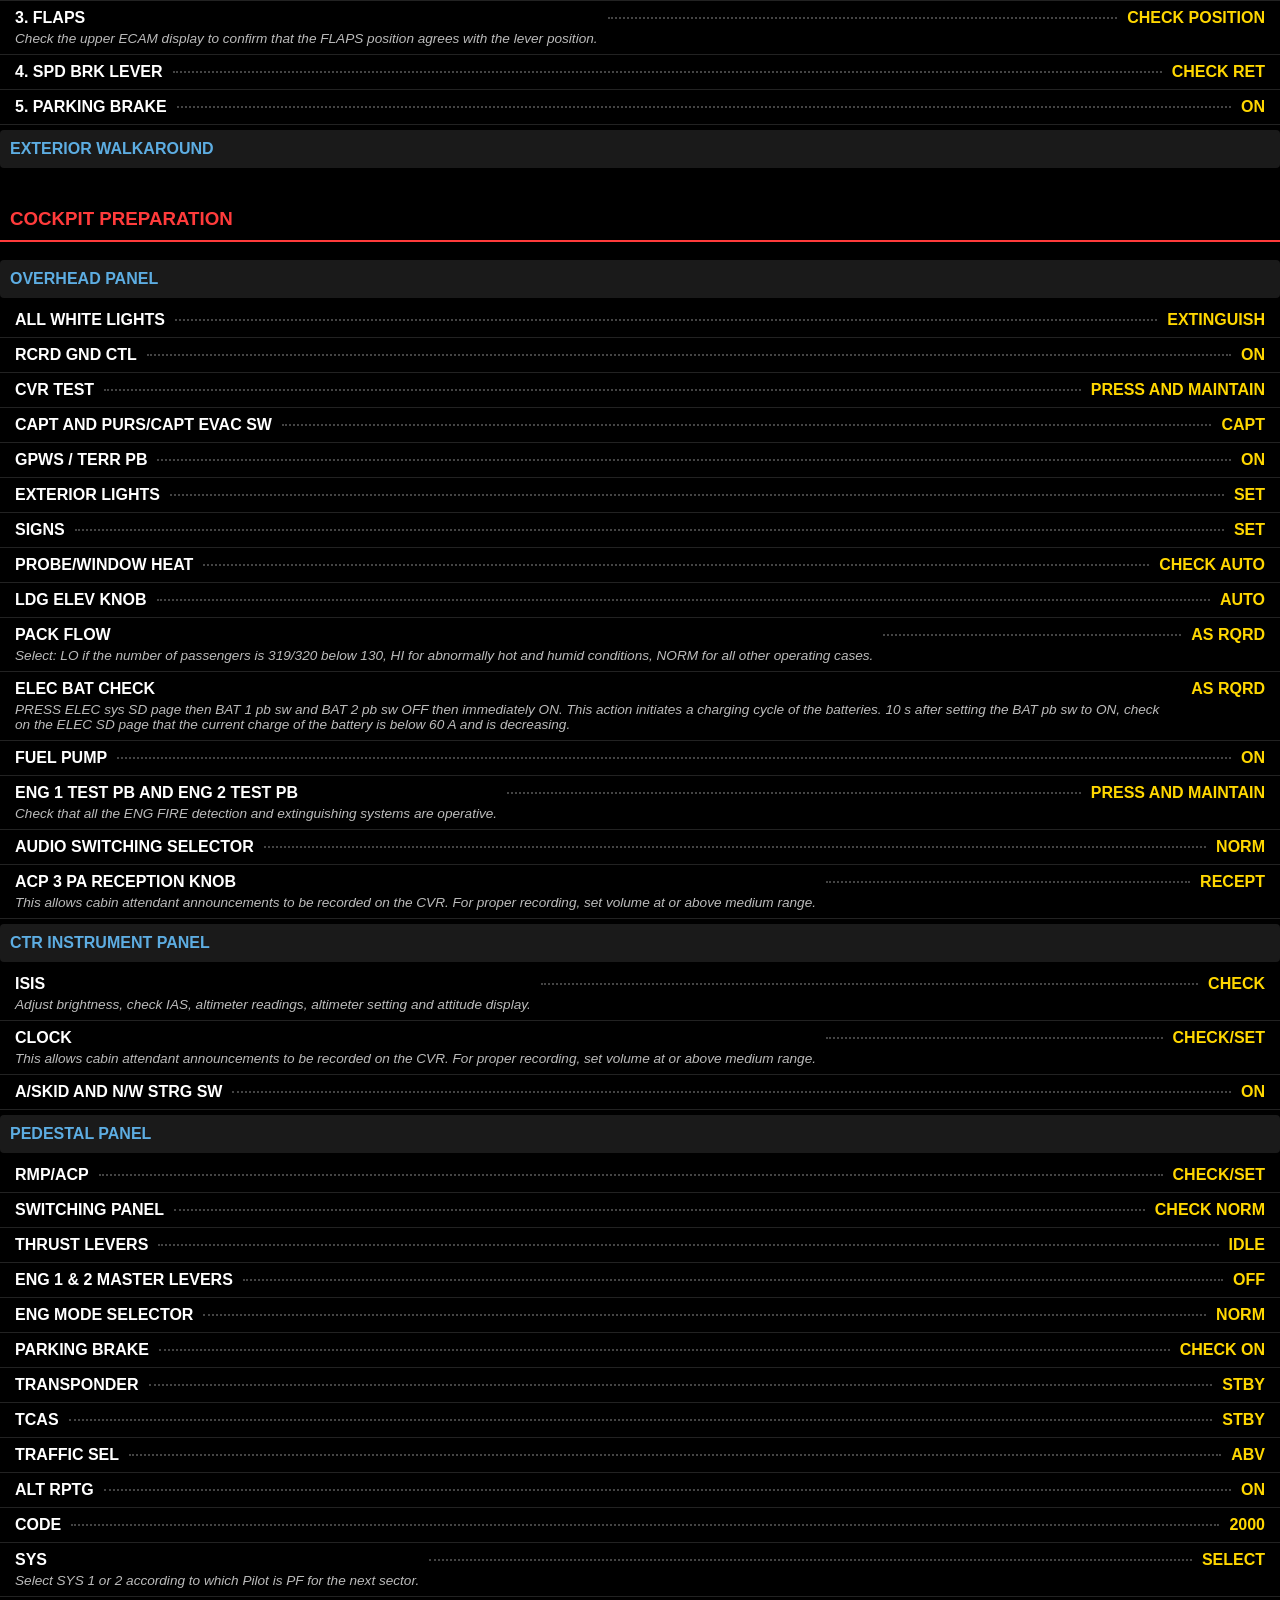
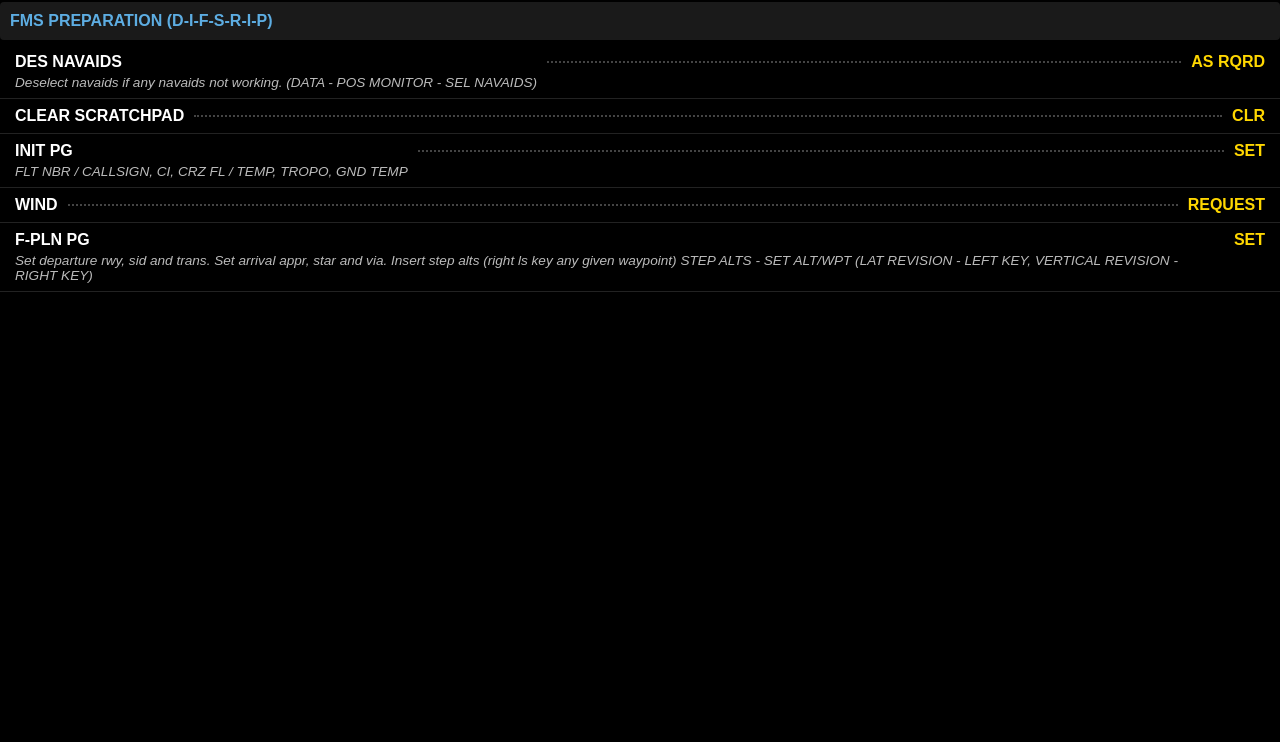
==== commit 214377ea: "Update index.html" ====
--- a/index.html
+++ b/index.html
@@ -521,7 +521,7 @@
         <span class="item-text">WIND</span>
         </div>
         <span class="dots"></span>
-        <span class="status">CLR</span>
+        <span class="status">REQUEST</span>
     </li>
     <li class="item">
         <div>
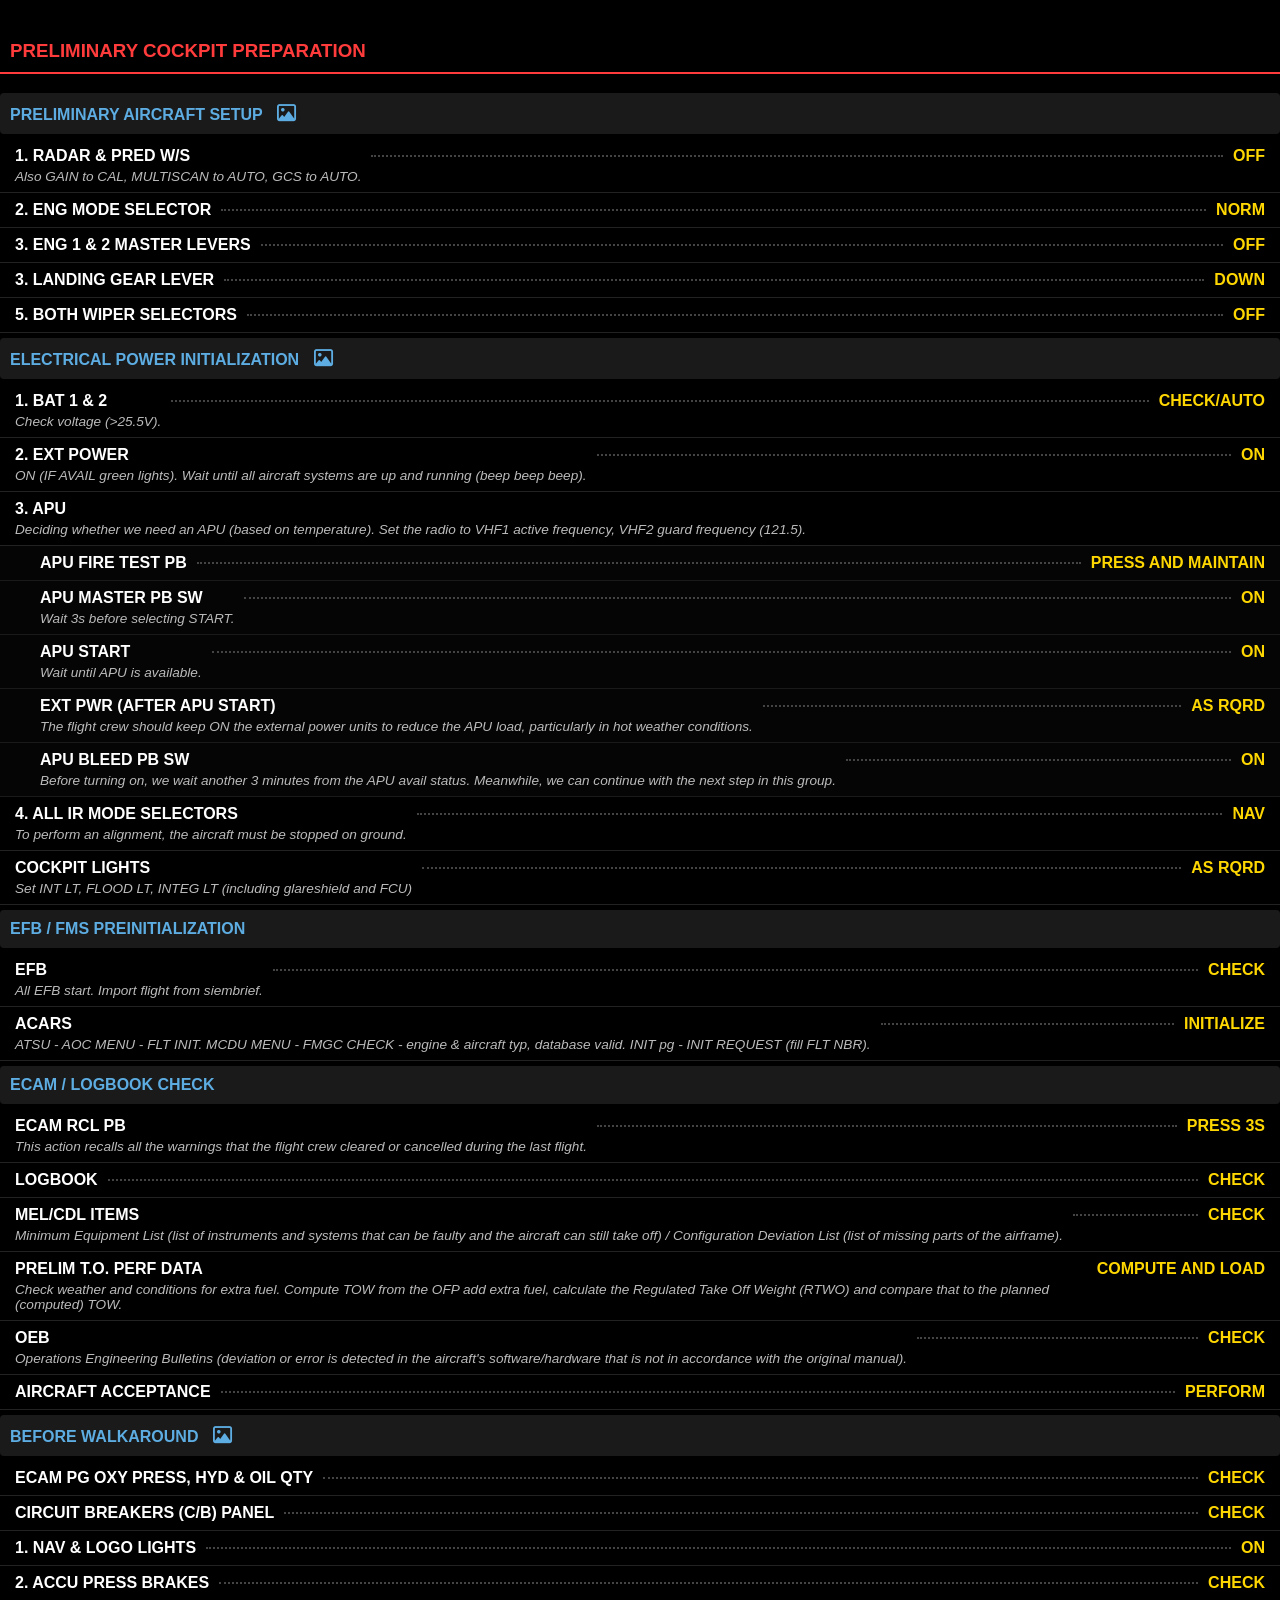
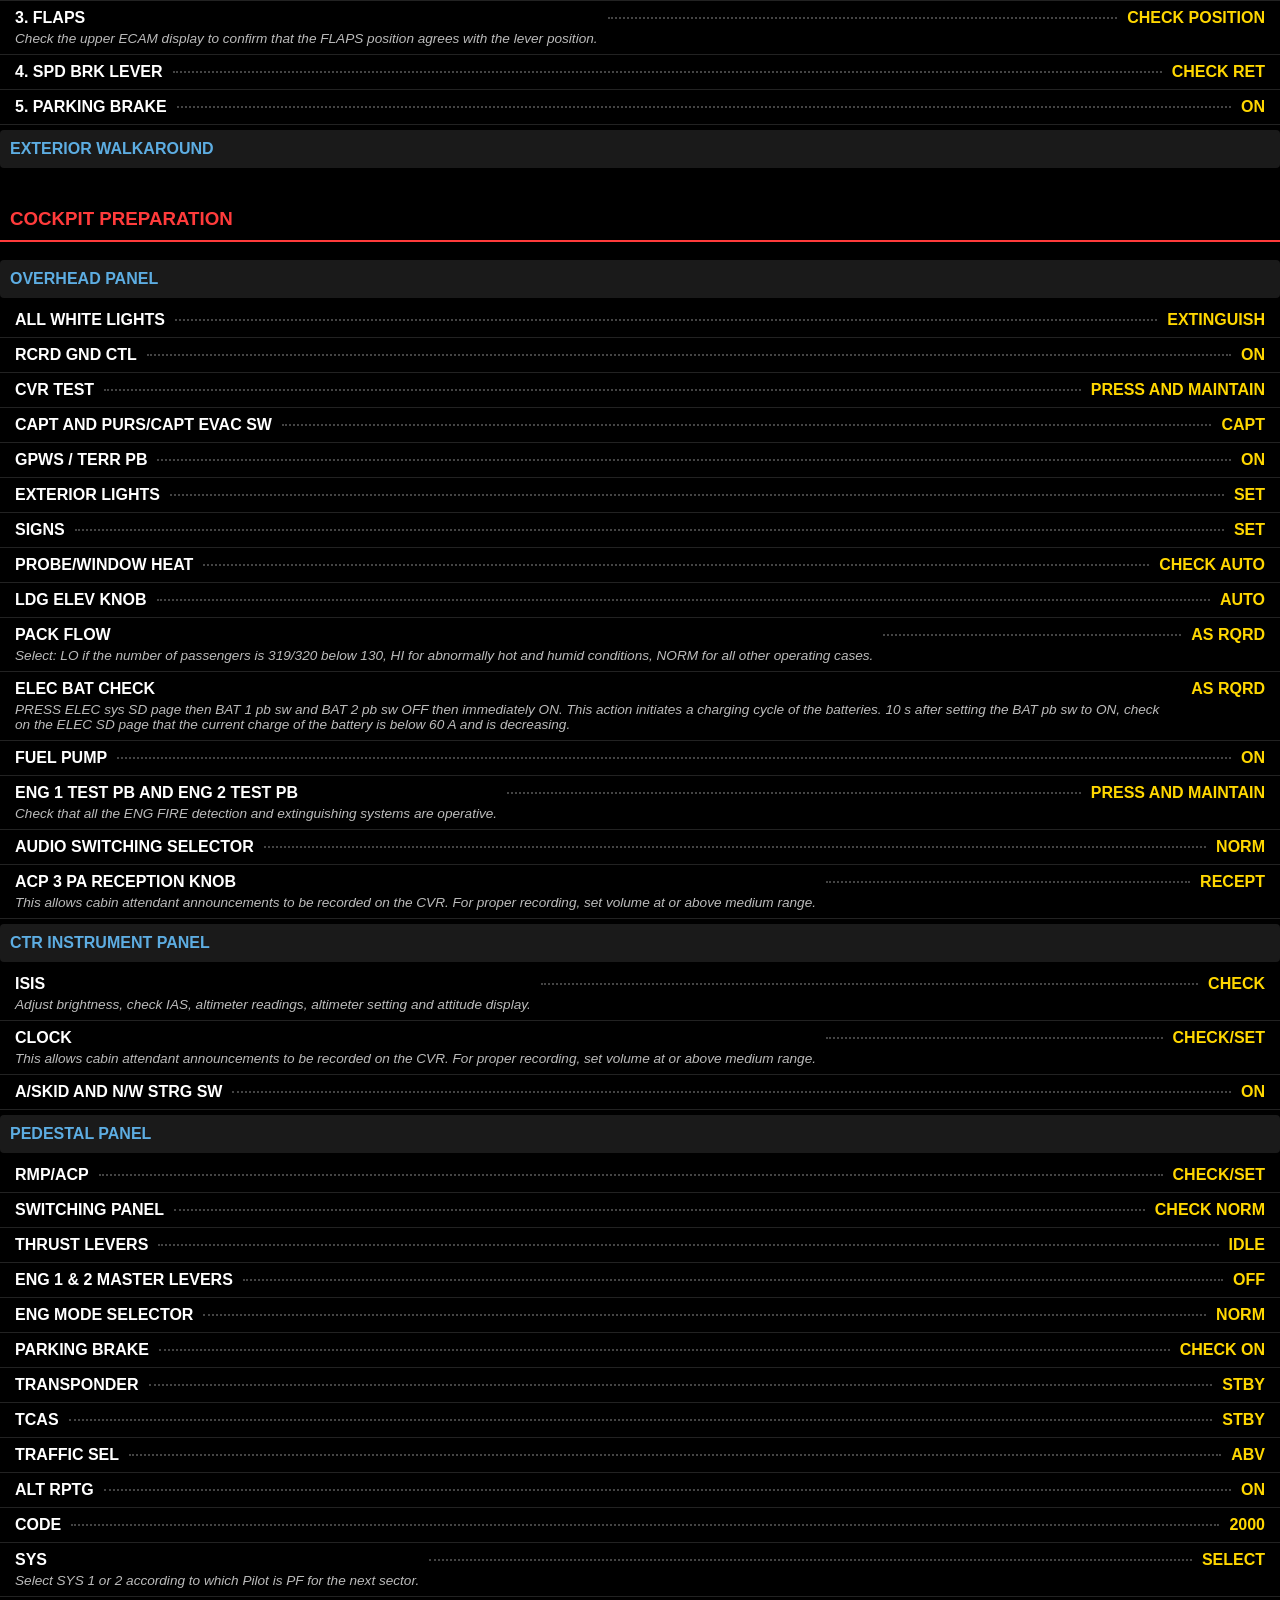
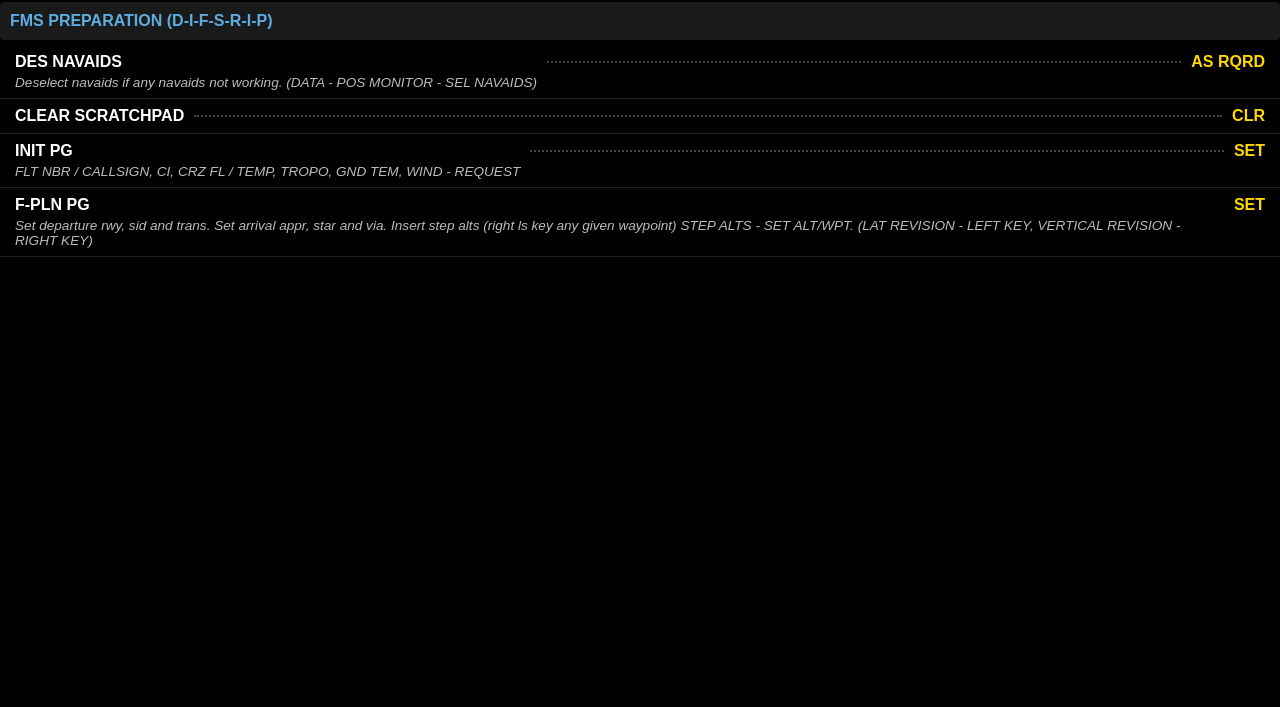
==== commit eece6425: "Update descriptions in index.html" ====
--- a/index.html
+++ b/index.html
@@ -511,22 +511,15 @@
     <li class="item">
         <div>
         <span class="item-text">INIT PG</span>
-        <span class="description">FLT NBR / CALLSIGN, CI, CRZ FL / TEMP, TROPO, GND TEMP</span>
+        <span class="description">FLT NBR / CALLSIGN, CI, CRZ FL / TEMP, TROPO, GND TEM, WIND - REQUEST</span>
         </div>
         <span class="dots"></span>
         <span class="status">SET</span>
     </li>
     <li class="item">
         <div>
-        <span class="item-text">WIND</span>
-        </div>
-        <span class="dots"></span>
-        <span class="status">REQUEST</span>
-    </li>
-    <li class="item">
-        <div>
         <span class="item-text">F-PLN PG</span>
-        <span class="description">Set departure rwy, sid and trans. Set arrival appr, star and via. Insert step alts (right ls key any given waypoint) STEP ALTS - SET ALT/WPT  (LAT REVISION - LEFT KEY, VERTICAL REVISION - RIGHT KEY)</span>
+        <span class="description">Set departure rwy, sid and trans. Set arrival appr, star and via. Insert step alts (right ls key any given waypoint) STEP ALTS - SET ALT/WPT.  (LAT REVISION - LEFT KEY, VERTICAL REVISION - RIGHT KEY)</span>
         </div>
         <span class="dots"></span>
         <span class="status">SET</span>
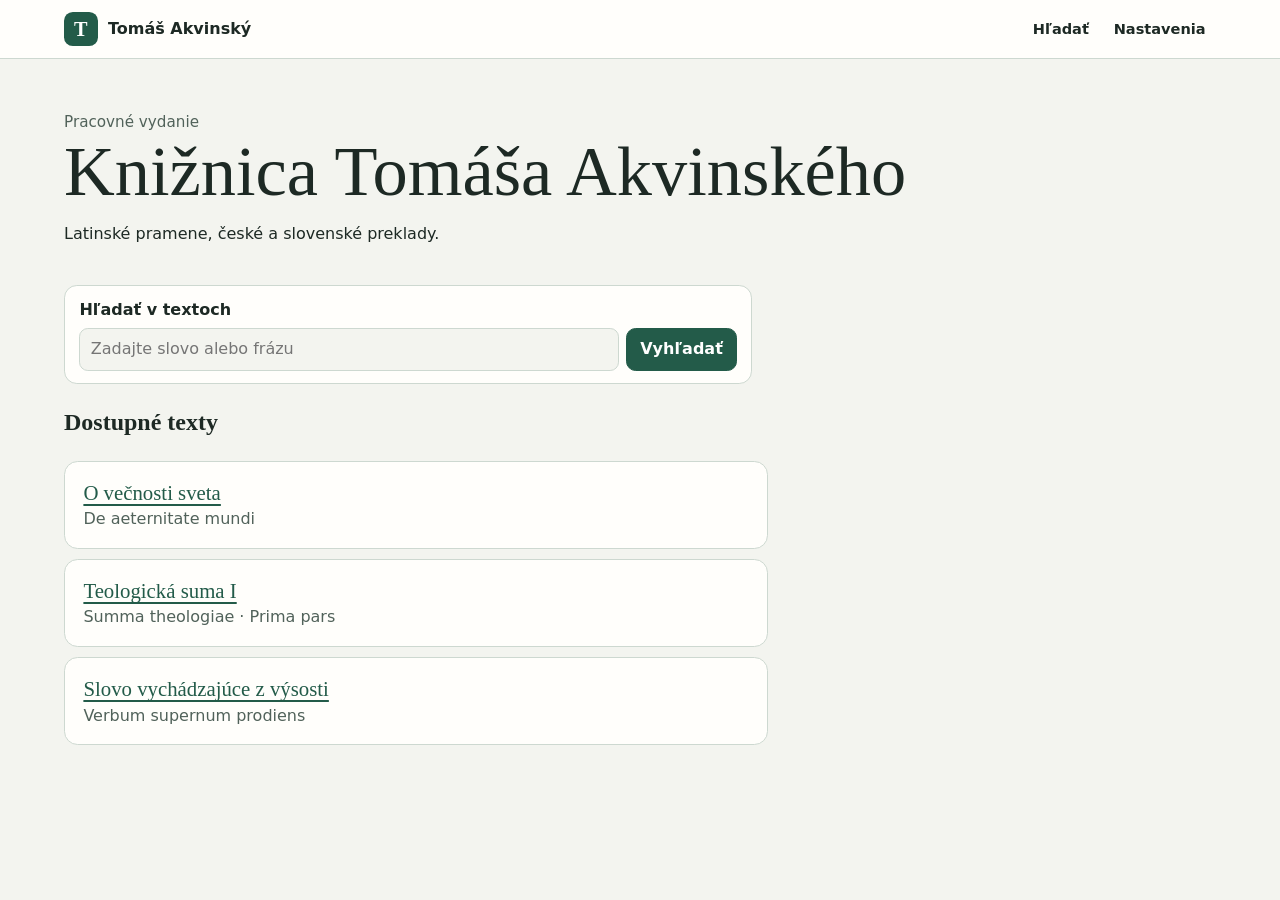
==== commit f4e08bdd: "Add files via upload" ====
--- a/index.html
+++ b/index.html
@@ -1,587 +1,75 @@
-<!DOCTYPE html>
-<html lang="sk">
-<head>
-    <meta charset="UTF-8">
-    <meta name="viewport" content="width=device-width, initial-scale=1.0">
-    <title>320 new</title>
-    <link rel="stylesheet" href="https://cdnjs.cloudflare.com/ajax/libs/font-awesome/6.0.0/css/all.min.css">
-    <style>
-        body { background-color: black; color: white; font-family: 'Segoe UI', Arial, sans-serif; padding-bottom: 50vh; margin: 0; }
-        
-        .group-title { color: #ff3b3b; border-bottom: 2px solid #ff3b3b; padding: 10px; text-transform: uppercase; margin-top: 30px; }
-        
-        .sub-group { 
-            color: #5dade2; cursor: pointer; padding: 10px; font-weight: bold; 
-            background: #1a1a1a; margin: 5px 0; border-radius: 4px;
-        }
-
-        ul { list-style: none; padding: 0; margin: 0; }
-
-        .item { 
-            display: flex; align-items: baseline; justify-content: space-between;
-            padding: 8px 15px; cursor: pointer; transition: 0.2s; border-bottom: 1px solid #222;
-        }
-
-        /* Odsadenie pre podkroky APU */
-        .indented-item { padding-left: 40px; border-bottom: 1px solid #1a1a1a; background-color: #050505; }
-        
-        .item-text { text-transform: uppercase; font-weight: bold; flex-shrink: 0; }
-        .dots { flex-grow: 1; border-bottom: 2px dotted #444; margin: 0 10px; position: relative; top: -4px; }
-        .status { text-transform: uppercase; font-weight: bold; color: #FFD700; flex-shrink: 0; }
-
-        .description { 
-            display: block; font-size: 0.85em; color: #bbb; text-transform: none; font-weight: normal;
-            margin-top: 4px; font-style: italic;
-        }
-
-        .img-trigger { color: #5dade2; margin-left: 10px; cursor: pointer; font-size: 1.2em; }
-
-        .selected .item-text, .selected .status { color: #555 !important; }
-        .selected .dots { border-bottom-color: #222; }
-
-        #lightbox {
-            display: none; position: fixed; z-index: 999; left: 0; top: 0; width: 100%; height: 100%;
-            background-color: rgba(0,0,0,0.6); justify-content: center; align-items: center;
-            pointer-events: auto; 
-        }
-
-        #lightbox img { 
-            max-width: 90%; max-height: 80%; border: 2px solid #5dade2; 
-            box-shadow: 0 0 50px rgba(0,0,0,0.8); opacity: 0.95; 
-        }
-
-        #lightbox.active { display: flex; }
-    </style>
-</head>
-<body>
-
-<div id="lightbox" onclick="this.classList.remove('active')">
-    <img id="lightbox-img" src="" alt="Checklist Diagram">
-</div>
-
-<h3 class="group-title">Preliminary Cockpit Preparation</h3>
-
-<div class="sub-group" onclick="toggleSubGroup(this)">
-    PRELIMINARY AIRCRAFT SETUP
-    <i class="fa-regular fa-image img-trigger" onclick="openLightbox('001.png', event)"></i>
-</div>
-<ul>
-    <li class="item">
-        <div>
-        <span class="item-text">1.  RADAR & PRED W/S</span>
-        <span class="description">Also GAIN to CAL, MULTISCAN to AUTO, GCS to AUTO.</span>
-        </div>
-        <span class="dots"></span>
-        <span class="status">OFF</span>
-    </li>
-    <li class="item">
-        <span class="item-text">2. ENG MODE selector</span>
-        <span class="dots"></span>
-        <span class="status">NORM</span>
-    </li>
-    <li class="item">
-        <span class="item-text">3. ENG 1 & 2 MASTER LEVERS</span>
-        <span class="dots"></span>
-        <span class="status">OFF</span>
-    </li>
-    <li class="item">
-        <span class="item-text">3. LANDING GEAR lever</span>
-        <span class="dots"></span>
-        <span class="status">DOWN</span>
-    </li>
-    <li class="item">
-        <div>
-        <span class="item-text">5. BOTH WIPER selectors</span>
-        </div>
-        <span class="dots"></span>
-        <span class="status">OFF</span>
-    </li>
-</ul>
-
-<div class="sub-group" onclick="toggleSubGroup(this)">
-    ELECTRICAL POWER INITIALIZATION
-    <i class="fa-regular fa-image img-trigger" onclick="openLightbox('002.png', event)"></i>
-</div>
-<ul>
-    <li class="item">
-        <div>
-            <span class="item-text">1. BAT 1 & 2</span>
-            <span class="description">Check voltage (>25.5V).</span>
-        </div>
-        <span class="dots"></span>
-        <span class="status">Check/AUTO</span>
-    </li>
-    <li class="item">
-        <div>
-            <span class="item-text">2. EXT POWER</span>
-            <span class="description">ON (IF AVAIL green lights). Wait until all aircraft systems are up and running (beep beep beep).</span>
-        </div>
-        <span class="dots"></span>
-        <span class="status">ON</span>
-    </li>
-    
-    <li class="item">
-        <div>
-        <span class="item-text">3. APU</span>
-        <span class="description">Deciding whether we need an APU (based on temperature). Set the radio to VHF1 active frequency, VHF2 guard frequency (121.5).</span>
-        </div>
-    </li>
-    <li class="item indented-item">
-        <span class="item-text">APU FIRE TEST pb</span>
-        <span class="dots"></span>
-        <span class="status">PRESS and MAINTAIN</span>
-    </li>
-    <li class="item indented-item">
-        <div>
-            <span class="item-text">APU MASTER pb sw</span>
-            <span class="description">Wait 3s before selecting START.</span>
-        </div>
-        <span class="dots"></span>
-        <span class="status">ON</span>
-    </li>
-    <li class="item indented-item">
-        <div>
-            <span class="item-text">APU START</span>
-            <span class="description">Wait until APU is available.</span>
-        </div>
-        <span class="dots"></span>
-        <span class="status">ON</span>
-    </li>
-        <li class="item indented-item">
-        <div>
-            <span class="item-text">EXT PWR (After APU Start)</span>
-            <span class="description">The flight crew should keep ON the external power units to reduce the APU load, particularly in hot weather conditions.</span>
-        </div>
-        <span class="dots"></span>
-        <span class="status">AS RQRD</span>
-    </li>
-    <li class="item indented-item">
-        <div>
-            <span class="item-text">APU BLEED pb sw</span>
-            <span class="description">Before turning on, we wait another 3 minutes from the APU avail status. Meanwhile, we can continue with the next step in this group.</span>
-        </div>
-        <span class="dots"></span>
-        <span class="status">ON</span>
-    </li>
-    <li class="item">
-        <div>
-            <span class="item-text">4. ALL IR MODE selectors</span>
-            <span class="description">To perform an alignment, the aircraft must be stopped on ground.</span>
-        </div>
-        <span class="dots"></span>
-        <span class="status">NAV</span>
-    </li>
-
-    <li class="item">
-        <div>
-            <span class="item-text">COCKPIT LIGHTS</span>
-            <span class="description">Set INT LT, FLOOD LT, INTEG LT (including glareshield and FCU)</span>
-        </div>
-        <span class="dots"></span>
-        <span class="status">AS RQRD</span>
-    </li>
-</ul>
-    <div class="sub-group" onclick="toggleSubGroup(this)">
-    EFB / FMS PREINITIALIZATION
-    </div>
-<ul>
-     <li class="item">
-        <div>
-            <span class="item-text">EFB</span>
-            <span class="description">All EFB start. Import flight from siembrief.</span>
-        </div>
-        <span class="dots"></span>
-        <span class="status">CHECK</span>
-    </li>
-
-    <li class="item">
-        <div>
-            <span class="item-text">ACARS</span>
-            <span class="description">ATSU - AOC MENU - FLT INIT. MCDU MENU - FMGC CHECK - engine & aircraft typ, database valid. INIT pg - INIT REQUEST (fill FLT NBR).</span>
-        </div>
-        <span class="dots"></span>
-        <span class="status">INITIALIZE</span>
-    </li>
-    
-</ul>
-    <div class="sub-group" onclick="toggleSubGroup(this)">
-    ECAM / LOGBOOK CHECK
-    </div>
-<ul>
-     <li class="item">
-        <div>
-            <span class="item-text">ECAM RCL pb</span>
-            <span class="description">This action recalls all the warnings that the flight crew cleared or cancelled during the last flight.</span>
-        </div>
-        <span class="dots"></span>
-        <span class="status">PRESS 3s</span>
-    </li>
-
-    <li class="item">
-        <div>
-            <span class="item-text">LOGBOOK</span>
-        </div>
-        <span class="dots"></span>
-        <span class="status">CHECK</span>
-    </li>
-    <li class="item">
-        <div>
-            <span class="item-text">MEL/CDL items</span>
-            <span class="description">Minimum Equipment List (list of instruments and systems that can be faulty and the aircraft can still take off) / Configuration Deviation List (list of missing parts of the airframe).</span>
-        </div>
-        <span class="dots"></span>
-        <span class="status">CHECK</span>
-    </li>
-        <li class="item">
-        <div>
-            <span class="item-text">PRELIM T.O. PERF DATA</span>
-            <span class="description">Check weather and conditions for extra fuel. Compute TOW from the OFP add extra fuel, calculate the Regulated Take Off Weight (RTWO) and compare that to the planned (computed) TOW.</span>
-        </div>
-        <span class="dots"></span>
-        <span class="status">COMPUTE AND LOAD</span>
-    </li>
-            <li class="item">
-        <div>
-            <span class="item-text">OEB</span>
-            <span class="description">Operations Engineering Bulletins (deviation or error is detected in the aircraft's software/hardware that is not in accordance with the original manual).</span>
-        </div>
-        <span class="dots"></span>
-        <span class="status">CHECK</span>
-    </li>
-    <li class="item">
-        <span class="item-text">AIRCRAFT ACCEPTANCE</span>
-        <span class="dots"></span> 
-        <span class="status">PERFORM</span>
-    </li>
-</ul>
-     <div class="sub-group" onclick="toggleSubGroup(this)">
-    BEFORE WALKAROUND
-    <i class="fa-regular fa-image img-trigger" onclick="openLightbox('003.png', event)"></i>
-    </div>
-<ul>
-    <li class="item">
-        <span class="item-text">ECAM pg OXY PRESS, HYD & OIL QTY</span>
-        <span class="dots"></span> 
-        <span class="status">CHECK</span>
-    </li>
-    <li class="item">
-        <span class="item-text">CIRCUIT BREAKERS (C/B) Panel</span>
-        <span class="dots"></span> 
-        <span class="status">CHECK</span>
-    </li>
-    <li class="item">
-        <span class="item-text">1. NAV & LOGO LIGHTS</span>
-        <span class="dots"></span> 
-        <span class="status">ON</span>
-    </li>
-    <li class="item">
-        <span class="item-text">2. ACCU PRESS BRAKES</span>
-        <span class="dots"></span> 
-        <span class="status">CHECK</span>
-    </li>
-    <li class="item">
-        <div>
-            <span class="item-text">3. FLAPS</span>
-            <span class="description">Check the upper ECAM display to confirm that the FLAPS position agrees with the lever position.</span>
-        </div>
-        <span class="dots"></span> 
-        <span class="status">CHECK POSITION</span>
-    </li>
-    <li class="item">
-        <span class="item-text">4. SPD BRK LEVER</span>
-        <span class="dots"></span> 
-        <span class="status">CHECK RET</span>
-    </li>
-    <li class="item">
-        <span class="item-text">5. PARKING BRAKE</span>
-        <span class="dots"></span> 
-        <span class="status">ON</span>
-    </li>
-</ul>
-     <div class="sub-group" onclick="toggleSubGroup(this)">EXTERIOR WALKAROUND</div>
-    
-<h3 class="group-title">Cockpit Preparation</h3>
-
-<div class="sub-group" onclick="toggleSubGroup(this)">
-    OVERHEAD PANEL
-</div>
-<ul>
-    <li class="item">
-        <span class="item-text">ALL WHITE LIGHTS</span>
-        <span class="dots"></span>
-        <span class="status">EXTINGUISH</span>
-    </li>
-    <li class="item">
-        <span class="item-text">RCRD GND CTL</span>
-        <span class="dots"></span>
-        <span class="status">ON</span>
-    </li>
-    <li class="item">
-        <span class="item-text">CVR TEST</span>
-        <span class="dots"></span>
-        <span class="status">PRESS and MAINTAIN</span>
-    </li>
-    <li class="item">
-        <span class="item-text">CAPT and PURS/CAPT EVAC sw</span>
-        <span class="dots"></span>
-        <span class="status">CAPT</span>
-    </li>
-    <li class="item">
-        <span class="item-text">GPWS / TERR pb</span>
-        <span class="dots"></span>
-        <span class="status">ON</span>
-    </li>
-    <li class="item">
-        <span class="item-text">EXTERIOR LIGHTS</span>
-        <span class="dots"></span>
-        <span class="status">SET</span>
-    </li>
-    <li class="item">
-        <span class="item-text">SIGNS</span>
-        <span class="dots"></span>
-        <span class="status">SET</span>
-    </li>
-    <li class="item">
-        <span class="item-text">PROBE/WINDOW HEAT</span>
-        <span class="dots"></span>
-        <span class="status">CHECK AUTO</span>
-    </li>
-    <li class="item">
-        <span class="item-text">LDG ELEV knob</span>
-        <span class="dots"></span>
-        <span class="status">AUTO</span>
-    </li>
-    <li class="item">
-        <div>
-            <span class="item-text">PACK FLOW</span>
-            <span class="description">Select: LO if the number of passengers is 319/320 below 130, HI for abnormally hot and humid conditions, NORM for all other operating cases.</span>
-        </div>
-        <span class="dots"></span>
-        <span class="status">AS RQRD</span>
-    </li>
-    <li class="item">
-        <div>
-            <span class="item-text">ELEC BAT Check</span>
-            <span class="description">PRESS ELEC sys SD page then BAT 1 pb sw and BAT 2 pb sw OFF then immediately ON. This action initiates a charging cycle of the batteries. 10 s after setting the BAT pb sw to ON, check on the ELEC SD page that the current charge of the battery is below 60 A and is decreasing.</span>
-        </div>
-        <span class="dots"></span>
-        <span class="status">AS RQRD</span>
-    </li>
-    <li class="item">
-        <span class="item-text">FUEL PUMP</span>
-        <span class="dots"></span>
-        <span class="status">ON</span>
-    </li>
-    <li class="item">
-        <div>
-        <span class="item-text">ENG 1 TEST pb and ENG 2 TEST pb</span>
-        <span class="description">Check that all the ENG FIRE detection and extinguishing systems are operative.</span>
-        </div>
-        <span class="dots"></span>
-        <span class="status">PRESS and MAINTAIN</span>
-    </li>
-    <li class="item">
-        <span class="item-text">AUDIO SWITCHING selector</span>
-        <span class="dots"></span>
-        <span class="status">NORM</span>
-    </li>
-    <li class="item">
-        <div>
-        <span class="item-text">ACP 3 PA reception knob</span>
-        <span class="description">This allows cabin attendant announcements to be recorded on the CVR. For proper recording, set volume at or above medium range.</span>
-        </div>
-        <span class="dots"></span>
-        <span class="status">RECEPT</span>
-    </li>
- </ul>
-    
-<div class="sub-group" onclick="toggleSubGroup(this)">
-    CTR INSTRUMENT PANEL
-</div>
- <ul>
-    <li class="item">
-        <div>
-        <span class="item-text">ISIS</span>
-        <span class="description">Adjust brightness, check IAS, altimeter readings, altimeter setting and attitude display.</span>
-        </div>
-        <span class="dots"></span>
-        <span class="status">CHECK</span>
-    </li>
-    <li class="item">
-        <div>
-        <span class="item-text">Clock</span>
-        <span class="description">This allows cabin attendant announcements to be recorded on the CVR. For proper recording, set volume at or above medium range.</span>
-        </div>
-        <span class="dots"></span>
-        <span class="status">CHECK/SET</span>
-    </li>
-    <li class="item">
-        <span class="item-text">A/Skid and N/W STRG sw</span>
-        <span class="dots"></span>
-        <span class="status">ON</span>
-    </li>
-</ul>
-<div class="sub-group" onclick="toggleSubGroup(this)">
-    PEDESTAL PANEL
-</div>
- <ul>
-    <li class="item">
-        <span class="item-text">RMP/ACP</span>
-        <span class="dots"></span>
-        <span class="status">CHECK/SET</span>
-    </li>
-    <li class="item">
-        <span class="item-text">SWITCHING PANEL</span>
-        <span class="dots"></span>
-        <span class="status">CHECK NORM</span>
-    </li>
-    <li class="item">
-        <span class="item-text">Thrust Levers</span>
-        <span class="dots"></span>
-        <span class="status">IDLE</span>
-    </li>
-    <li class="item">
-        <span class="item-text">ENG 1 & 2 MASTER Levers</span>
-        <span class="dots"></span>
-        <span class="status">OFF</span>
-    </li>
-    <li class="item">
-        <span class="item-text">ENG MODE selector</span>
-        <span class="dots"></span>
-        <span class="status">NORM</span>
-    </li>
-    <li class="item">
-        <span class="item-text">PARKING BRAKE</span>
-        <span class="dots"></span>
-        <span class="status">CHECK ON</span>
-    </li>
-    <li class="item">
-        <span class="item-text">TRANSPONDER</span>
-        <span class="dots"></span>
-        <span class="status">STBY</span>
-    </li>
-    <li class="item">
-        <span class="item-text">TCAS</span>
-        <span class="dots"></span>
-        <span class="status">STBY</span>
-    </li>
-    <li class="item">
-        <span class="item-text">TRAFFIC sel</span>
-        <span class="dots"></span>
-        <span class="status">ABV</span>
-    </li>
-    <li class="item">
-        <span class="item-text">ALT RPTG</span>
-        <span class="dots"></span>
-        <span class="status">ON</span>
-    </li>
-    <li class="item">
-        <span class="item-text">CODE</span>
-        <span class="dots"></span>
-        <span class="status">2000</span>
-    </li>
-    <li class="item">
-        <div>
-        <span class="item-text">SYS</span>
-        <span class="description">Select SYS 1 or 2 according to which Pilot is PF for the next sector.</span>
-        </div>
-        <span class="dots"></span>
-        <span class="status">SELECT</span>
-    </li>
-</ul>
-    <div class="sub-group" onclick="toggleSubGroup(this)">
-    FMS PREPARATION (D-I-F-S-R-I-P)
-    </div>
-<ul>    
-    <li class="item">
-        <div>
-        <span class="item-text">DES NAVAIDS</span>
-        <span class="description">Deselect navaids if any navaids not working. (DATA - POS MONITOR - SEL NAVAIDS)</span>
-        </div>
-        <span class="dots"></span>
-        <span class="status">AS RQRD</span>
-    </li>
-    <li class="item">
-        <div>
-        <span class="item-text">CLEAR SCRATCHPAD</span>
-        </div>
-        <span class="dots"></span>
-        <span class="status">CLR</span>
-    </li>
-    <li class="item">
-        <div>
-        <span class="item-text">INIT PG</span>
-        <span class="description">FLT NBR / CALLSIGN, CI, CRZ FL / TEMP, TROPO, GND TEM, WIND - REQUEST</span>
-        </div>
-        <span class="dots"></span>
-        <span class="status">SET</span>
-    </li>
-    <li class="item">
-        <div>
-        <span class="item-text">F-PLN PG</span>
-        <span class="description">Set departure rwy, sid and trans. Set arrival appr, star and via. Insert step alts (right ls key any given waypoint) STEP ALTS - SET ALT/WPT.  (LAT REVISION - LEFT KEY, VERTICAL REVISION - RIGHT KEY)</span>
-        </div>
-        <span class="dots"></span>
-        <span class="status">SET</span>
-    </li>
-</ul>
-<script>
-let items = [];
-let selectedIndex = -1;
-
-function updateItemsList() {
-    items = Array.from(document.querySelectorAll('.item'));
-}
-
-document.body.addEventListener('click', (event) => {
-    if (event.target.closest('.sub-group') || event.target.closest('.img-trigger')) return;
-    if (event.button === 0) {
-        if (selectedIndex < items.length - 1) {
-            selectedIndex++;
-            items[selectedIndex].classList.add('selected');
-            items[selectedIndex].scrollIntoView({ behavior: 'smooth', block: 'center' });
-        }
-    }
-});
-
-document.body.addEventListener('contextmenu', (event) => {
-    event.preventDefault();
-    if (selectedIndex >= 0) {
-        items[selectedIndex].classList.remove('selected');
-        selectedIndex--;
-        if (selectedIndex >= 0) {
-            items[selectedIndex].scrollIntoView({ behavior: 'smooth', block: 'center' });
-        }
-    }
-});
-
-function toggleSubGroup(element) {
-    const nextUl = element.nextElementSibling;
-    if (nextUl && nextUl.tagName === 'UL') {
-        const subItems = nextUl.querySelectorAll('.item');
-        const isFirstSelected = subItems[0].classList.contains('selected');
-        subItems.forEach(item => isFirstSelected ? item.classList.remove('selected') : item.classList.add('selected'));
-        updateGlobalIndex();
-    }
-}
-
-function updateGlobalIndex() {
-    let lastIndex = -1;
-    items.forEach((item, index) => { if (item.classList.contains('selected')) lastIndex = index; });
-    selectedIndex = lastIndex;
-}
-
-function openLightbox(imgName, event) {
-    if (event) event.stopPropagation();
-    const lb = document.getElementById('lightbox');
-    const lbImg = document.getElementById('lightbox-img');
-    lbImg.src = 'img/' + imgName;
-    lb.classList.add('active');
-}
-
-// Inicializácia zoznamu pri načítaní
-window.onload = updateItemsList;
-</script>
-
-</body>
-</html>
+<!doctype html>
+<html lang="sk" data-work="" data-language="sk" data-standalone="false">
+<head>
+  <meta charset="utf-8">
+  <meta name="viewport" content="width=device-width, initial-scale=1">
+  <title>Knižnica · Tomáš Akvinský</title>
+  <link rel="stylesheet" href="style.css">
+</head>
+<body>
+  <a class="skip" href="#zaciatok">Preskočiť na obsah stránky</a>
+  <header class="masthead">
+    <div class="topbar">
+      <a class="brand" href="index.html" aria-label="Tomáš Akvinský"><span aria-hidden="true" class="brand-mark">T</span><span>Tomáš Akvinský</span></a>
+      <nav aria-label="Nástroje knižnice">
+
+        <button type="button" id="show-search" hidden>Hľadať</button>
+        <button type="button" data-open="nastavenia" hidden>Nastavenia</button>
+      </nav>
+    </div>
+  </header>
+  <main id="zaciatok">
+        <header class="work-header">
+          <div class="edition">Pracovné vydanie</div>
+          <h1>Knižnica Tomáša Akvinského</h1>
+          <p>Latinské pramene, české a slovenské preklady.</p>
+        </header>
+
+    <div class="search" data-search="" hidden>
+      <form role="search" id="search">
+        <label for="query">Hľadať v textoch</label>
+        <div class="search-line">
+          <input id="query" type="search" name="q" placeholder="Zadajte slovo alebo frázu" required>
+          <button class="primary" type="submit">Vyhľadať</button>
+        </div>
+      </form>
+      <p id="search-status" role="status"></p>
+      <ul id="search-results"></ul>
+    </div>
+        <section class="catalog" aria-labelledby="catalog-title">
+          <h2 id="catalog-title">Dostupné texty</h2>
+          <ul><li><a href="de-aeternitate-mundi-sk.html" lang="sk">O večnosti sveta</a><span lang="la">De aeternitate mundi</span></li>
+<li><a href="summa-theologiae-i-cs.html" lang="sk">Teologická suma I</a><span lang="la">Summa theologiae · Prima pars</span></li>
+<li><a href="verbum-supernum-sk.html" lang="sk">Slovo vychádzajúce z výsosti</a><span lang="la">Verbum supernum prodiens</span></li></ul>
+        </section></main>
+  <dialog id="nastavenia" aria-labelledby="settings-title">
+    <div class="dialog-heading"><h2 id="settings-title">Nastavenia čítania</h2>
+      <form method="dialog"><button>Zavrieť</button></form></div>
+    <label for="theme">Motív</label>
+    <select id="theme" name="theme">
+      <option value="system">Podľa systému</option><option value="light">Svetlý</option><option value="dark">Tmavý</option>
+    </select>
+    <label for="accent">Farebný odtieň</label>
+    <select id="accent" name="accent">
+      <option value="green">Zelený</option><option value="blue">Jemne modrý</option>
+      <option value="violet">Levanduľový</option><option value="amber">Teplý jantárový</option>
+    </select>
+    <label for="font">Písmo čítania</label>
+    <select id="font" name="font">
+      <option value="serif">Pätkové</option><option value="sans">Bezpätkové</option>
+    </select>
+    <label for="page-axis">Listovanie ťuknutím</label>
+    <select id="page-axis" name="pageAxis" aria-describedby="tap-tip">
+      <option value="horizontal">Ľavý a pravý okraj</option>
+      <option value="vertical">Horný a dolný okraj</option>
+      <option value="off">Vypnuté</option>
+    </select>
+    <p id="tap-tip" class="muted">Krajných 30 % obrazovky. Ľavá alebo horná zóna listuje späť, pravá alebo dolná dopredu.</p>
+  </dialog>
+
+  <script src="preferences.js" defer></script>
+<script src="reader.js" defer></script>
+<script src="search-index.js" defer></script>
+<script src="search.js" defer></script>
+</body>
+</html>
--- a/style.css
+++ b/style.css
@@ -0,0 +1,359 @@
+:root {
+  color-scheme: light;
+  --paper: #f3f4ef;
+  --surface: #fffefb;
+  --ink: #1d2924;
+  --muted: #51625a;
+  --line: #cdd8d0;
+  --accent: #235b49;
+  --accent-fill: #235b49;
+  --on-accent: white;
+  --soft: #e6efe8;
+  --shadow: #25372e14;
+  --serif: Georgia, "Times New Roman", serif;
+  --reading-font: var(--serif);
+  --bar-height: 3.65rem;
+  --gutter: clamp(.85rem, 3.2vw, 2rem);
+  font: 100%/1.55 system-ui, sans-serif;
+  color: var(--ink);
+  background: var(--paper);
+  scroll-padding-top: calc(var(--bar-height) + .75rem);
+}
+
+:root[data-resolved-theme="dark"] {
+  color-scheme: dark;
+  --paper: #161b1a;
+  --surface: #202724;
+  --ink: #e9eee8;
+  --muted: #afbeb4;
+  --line: #3d5047;
+  --accent: #9de1c5;
+  --accent-fill: #96d8bc;
+  --on-accent: #13251d;
+  --soft: #2b4137;
+  --shadow: #0004;
+}
+:root[data-accent="blue"] {
+  --accent: #2d587d;
+  --accent-fill: #315f88;
+  --soft: #e4eef9;
+  --paper: #f0f5fa;
+  --surface: #fcfdff;
+  --line: #cbd8e5;
+  --muted: #4d6075;
+}
+:root[data-accent="violet"] {
+  --accent: #664686;
+  --accent-fill: #674785;
+  --soft: #eee7f5;
+  --paper: #f7f3fa;
+  --surface: #fefbff;
+  --line: #dbcee5;
+  --muted: #655775;
+}
+:root[data-accent="amber"] {
+  --accent: #7e4d25;
+  --accent-fill: #7f4a23;
+  --soft: #f5e9d7;
+  --paper: #faf5eb;
+  --surface: #fffdf7;
+  --line: #e0d1be;
+  --muted: #6a5848;
+}
+:root[data-accent="blue"][data-resolved-theme="dark"] {
+  --accent: #b5d5f7;
+  --accent-fill: #a3c9ee;
+  --soft: #293f56;
+  --paper: #161e28;
+  --surface: #1e2937;
+  --line: #43556a;
+  --muted: #b8c7d8;
+  --on-accent: #162333;
+}
+:root[data-accent="violet"][data-resolved-theme="dark"] {
+  --accent: #dfc7f3;
+  --accent-fill: #d6b8ed;
+  --soft: #453654;
+  --paper: #241c2b;
+  --surface: #302537;
+  --line: #5a4866;
+  --muted: #cdbdd5;
+  --on-accent: #281c32;
+}
+:root[data-accent="amber"][data-resolved-theme="dark"] {
+  --accent: #f2cb9a;
+  --accent-fill: #ecc390;
+  --soft: #4d3a2a;
+  --paper: #231c17;
+  --surface: #2f251e;
+  --line: #634e3b;
+  --muted: #d3c0af;
+  --on-accent: #322217;
+}
+:root[data-font="sans"] { --reading-font: system-ui, sans-serif; }
+[hidden] { display: none !important; }
+* { box-sizing: border-box; }
+body { margin: 0; min-width: 0; }
+:root[data-work]:not([data-work=""]) body { padding-bottom: calc(4.2rem + env(safe-area-inset-bottom)); }
+a { color: var(--accent); text-underline-offset: .2em; }
+:focus-visible { outline: 2px solid var(--accent); outline-offset: 3px; }
+button, select, input { font: inherit; }
+button { cursor: pointer; }
+button:disabled { opacity: .45; cursor: default; }
+button, select {
+  border: 1px solid var(--line);
+  border-radius: .6rem;
+  color: var(--ink);
+  background: var(--surface);
+  padding: .5rem .8rem;
+}
+button:hover:not(:disabled), .actions a:hover, .topbar nav a:hover { background: var(--soft); }
+.primary { color: var(--on-accent); background: var(--accent-fill); border-color: var(--accent-fill); font-weight: 650; }
+.primary:hover:not(:disabled) { color: var(--ink); background: var(--soft); }
+.skip { position: fixed; inset: .4rem auto auto .5rem; z-index: 10; padding: .5rem; background: var(--surface); }
+.skip:not(:focus) { transform: translateY(-150%); }
+.muted, .author, .edition { color: var(--muted); }
+
+.masthead {
+  position: sticky;
+  top: 0;
+  z-index: 4;
+  border-bottom: 1px solid var(--line);
+  background: var(--surface);
+}
+.masthead, .pager, .back-to-top { transition: transform .2s ease-out, opacity .18s ease-out; }
+.topbar {
+  display: flex;
+  align-items: center;
+  justify-content: space-between;
+  gap: .5rem;
+  max-width: 76rem;
+  min-height: var(--bar-height);
+  padding-inline: var(--gutter);
+  margin: auto;
+}
+.brand {
+  display: inline-flex;
+  align-items: center;
+  gap: .65rem;
+  color: var(--ink);
+  font-weight: 700;
+  text-decoration: none;
+  white-space: nowrap;
+}
+.brand-mark {
+  display: grid;
+  place-items: center;
+  width: 2.1rem;
+  height: 2.1rem;
+  color: var(--on-accent);
+  background: var(--accent-fill);
+  border-radius: .55rem;
+  font: 700 1.27rem/1 var(--serif);
+}
+.topbar nav { display: flex; gap: .25rem; align-items: center; }
+.topbar nav :is(button, a) {
+  padding: .55rem .65rem;
+  border: 0;
+  border-radius: .5rem;
+  color: var(--ink);
+  background: transparent;
+  font-size: .91rem;
+  font-weight: 650;
+  white-space: nowrap;
+  text-decoration: none;
+}
+.topbar nav button:hover:not(:disabled), .topbar nav button[aria-pressed="true"] { background: var(--soft); }
+main { max-width: 76rem; padding: 0 var(--gutter); margin: auto; touch-action: manipulation; }
+.work-header { max-width: 65rem; padding-block: clamp(1.6rem, 4vw, 3.25rem) 1.25rem; }
+h1, .catalog h2 { font-family: var(--reading-font); }
+h1 { font-size: clamp(2rem, 5.5vw, 4.5rem); line-height: 1.07; font-weight: 500; margin: 0 0 .8rem; }
+.work-header p { margin: .2rem 0; }
+.work-header .reference-edition { margin-top: .8rem; font-size: .9rem; }
+.edition { font-size: .95rem; }
+.offline-works { display: flex; flex-wrap: wrap; gap: .45rem 1rem; padding-block: .75rem .1rem; }
+.offline-works [aria-current] { font-weight: 700; }
+.actions, .actions nav, .downloads, .sources { display: flex; gap: .45rem; flex-wrap: wrap; }
+.actions { justify-content: space-between; margin-top: 1.25rem; }
+.actions a {
+  padding: .46rem .75rem;
+  border: 1px solid var(--line);
+  border-radius: .6rem;
+  background: var(--surface);
+  font-size: .9rem;
+  font-weight: 600;
+  text-decoration: none;
+}
+.actions a[aria-current] { background: var(--accent-fill); color: var(--on-accent); border-color: var(--accent-fill); }
+.layout { display: grid; grid-template-columns: minmax(11rem, 14rem) minmax(0, 1fr); gap: clamp(1rem, 3.5vw, 2.5rem); align-items: start; }
+.contents {
+  position: sticky;
+  top: calc(var(--bar-height) + .75rem);
+  max-height: calc(100dvh - var(--bar-height) - 5rem);
+  overflow: auto;
+  padding: .55rem .65rem;
+  border: 1px solid var(--line);
+  border-radius: .8rem;
+  background: var(--surface);
+}
+.contents summary { cursor: pointer; padding: .35rem .4rem; font-weight: 700; }
+.contents ol, .catalog ul { list-style: none; padding: 0; margin: .3rem 0 0; }
+.contents a { display: block; padding: .5rem .55rem; border-radius: .45rem; text-decoration: none; }
+.contents a:hover, .contents [aria-current] { color: var(--ink); background: var(--soft); }
+.contents [data-toc-group] details summary { font-size: .92rem; font-weight: 550; }
+.contents [data-toc-group] ol { padding-inline-start: .45rem; }
+article {
+  container-type: inline-size;
+  min-width: 0;
+  padding: 0 clamp(1rem, 3.8vw, 2.75rem);
+  border: 1px solid var(--line);
+  border-radius: .9rem;
+  background: var(--surface);
+  box-shadow: 0 .45rem 1.6rem var(--shadow);
+}
+article section { padding-block: clamp(1.05rem, 3.2vw, 1.9rem); overflow-wrap: anywhere; }
+article section + section { border-top: 1px solid var(--line); }
+article section:target > h2 { color: var(--accent); }
+article h2 { margin: 0 0 .65rem; font: 700 1.12rem/1.35 var(--reading-font); }
+article p { margin: 0; font: clamp(1.06rem, 1.9vw, 1.3rem)/1.65 var(--reading-font); }
+.prose .translation p { max-width: 68ch; }
+.prose .translation p + p { margin-top: .9em; }
+.translations { display: grid; gap: .75rem; }
+.translation { min-width: 0; }
+.translation-label { display: none; }
+article:is([data-columns="2"], [data-columns="3"]) .translation {
+  padding: .75rem 1rem .85rem;
+  border-inline-start: 2px solid var(--line);
+  border-radius: .35rem;
+  background: var(--paper);
+}
+article:is([data-columns="2"], [data-columns="3"]) .translation-label {
+  display: block;
+  color: var(--accent);
+  font: 700 .875rem/1.4 system-ui, sans-serif;
+  margin: 0 0 .45rem;
+}
+@container (min-width: 29rem) {
+  article[data-columns="2"] .translations { grid-template-columns: repeat(2, minmax(0, 1fr)); }
+}
+@container (min-width: 39rem) {
+  article[data-columns="3"] .translations { grid-template-columns: repeat(3, minmax(0, 1fr)); }
+}
+.sources { gap: 1rem; padding-block: 1.15rem; font-size: .92rem; }
+.pager {
+  position: fixed;
+  z-index: 3;
+  inset: auto 0 0;
+  display: flex;
+  align-items: center;
+  justify-content: center;
+  gap: 1.2rem;
+  padding: .45rem var(--gutter) calc(.45rem + env(safe-area-inset-bottom));
+  border-top: 1px solid var(--line);
+  background: var(--surface);
+}
+.pager button { min-width: 5rem; }
+.pager a { min-width: 3rem; text-align: center; font-variant-numeric: tabular-nums; }
+.back-to-top {
+  position: fixed;
+  z-index: 3;
+  right: max(.8rem, env(safe-area-inset-right));
+  bottom: calc(4.2rem + env(safe-area-inset-bottom));
+  min-height: 2.75rem;
+  padding-inline: .85rem;
+  color: var(--accent);
+  font-weight: 650;
+  box-shadow: 0 .35rem .8rem var(--shadow);
+}
+.reading-controls-hidden .back-to-top {
+  transform: translateY(1rem);
+  opacity: 0;
+  pointer-events: none;
+}
+.reading-controls-hidden .pager {
+  transform: translateY(105%);
+  opacity: 0;
+  pointer-events: none;
+}
+.catalog { margin-block: 1rem 2.5rem; max-width: 44rem; }
+.catalog li { border: 1px solid var(--line); border-radius: .85rem; padding: 1rem 1.15rem; background: var(--surface); }
+.catalog li + li { margin-top: .65rem; }
+.catalog a { display: block; font: 1.3rem/1.4 var(--reading-font); }
+.catalog span { color: var(--muted); }
+
+.search {
+  max-width: 43rem;
+  margin: .9rem 0 0;
+  padding: .75rem .9rem;
+  border: 1px solid var(--line);
+  border-radius: .8rem;
+  background: var(--surface);
+}
+.search-open {
+  position: fixed;
+  z-index: 5;
+  inset: calc(var(--bar-height) + .5rem) var(--gutter) auto;
+  margin: 0 auto;
+  max-height: 60vh;
+  overflow: auto;
+  box-shadow: 0 .65rem 2rem var(--shadow);
+}
+.search label { display: block; margin-bottom: .35rem; font-weight: 650; }
+.search-line { display: flex; flex-wrap: wrap; gap: .45rem; }
+.search input {
+  flex: 1 1 9rem;
+  min-width: 0;
+  padding: .5rem .65rem;
+  border: 1px solid var(--line);
+  border-radius: .55rem;
+  color: var(--ink);
+  background: var(--paper);
+}
+.search p:empty, .search ul:empty { display: none; }
+.search ul { padding-inline-start: 1.4rem; }
+.search li { margin-bottom: .2rem; }
+
+dialog {
+  width: min(30rem, calc(100% - 1.5rem));
+  max-height: 88dvh;
+  color: var(--ink);
+  border: 1px solid var(--line);
+  border-radius: 1rem;
+  padding: 1.15rem;
+  background: var(--surface);
+}
+dialog::backdrop { background: #07181288; }
+.dialog-heading, .dialog-actions { display: flex; align-items: center; justify-content: space-between; gap: .6rem; }
+.dialog-heading { margin-bottom: .85rem; }
+.dialog-heading h2 { margin: 0; line-height: 1.2; font-size: 1.27rem; }
+dialog label { display: block; margin-top: .65rem; font-weight: 600; }
+dialog select { width: 100%; margin-top: .2rem; }
+dialog fieldset { margin: 0; border: 1px solid var(--line); border-radius: .65rem; }
+dialog input[type="checkbox"] { inline-size: 1.1rem; block-size: 1.1rem; vertical-align: -.15rem; accent-color: var(--accent); }
+.dialog-actions { justify-content: start; flex-wrap: wrap; }
+#compare-status:empty { display: none; }
+#compare-status:empty + .dialog-actions { margin-top: .9rem; }
+
+@media (max-width: 50rem) {
+  .layout { grid-template-columns: minmax(0, 1fr); gap: .75rem; }
+  .contents { position: static; max-height: none; }
+  .reading-controls-hidden .masthead {
+    transform: translateY(-105%);
+    opacity: 0;
+    pointer-events: none;
+  }
+}
+@media (max-width: 34rem) {
+  .topbar nav :is(button, a) { padding-inline: .44rem; font-size: .84rem; }
+  [data-work]:not([data-work=""]) .brand span:last-child { display: none; }
+  .search { margin-top: .65rem; }
+  .search-open { margin: 0 auto; }
+}
+@media (max-width: 22rem) {
+  .topbar { padding-inline: .5rem; gap: .2rem; }
+  .topbar nav { gap: .1rem; }
+  .topbar nav :is(button, a) { padding-inline: .35rem; }
+}
+@media (prefers-reduced-motion: reduce) {
+  .masthead, .pager, .back-to-top { transition: none; }
+}
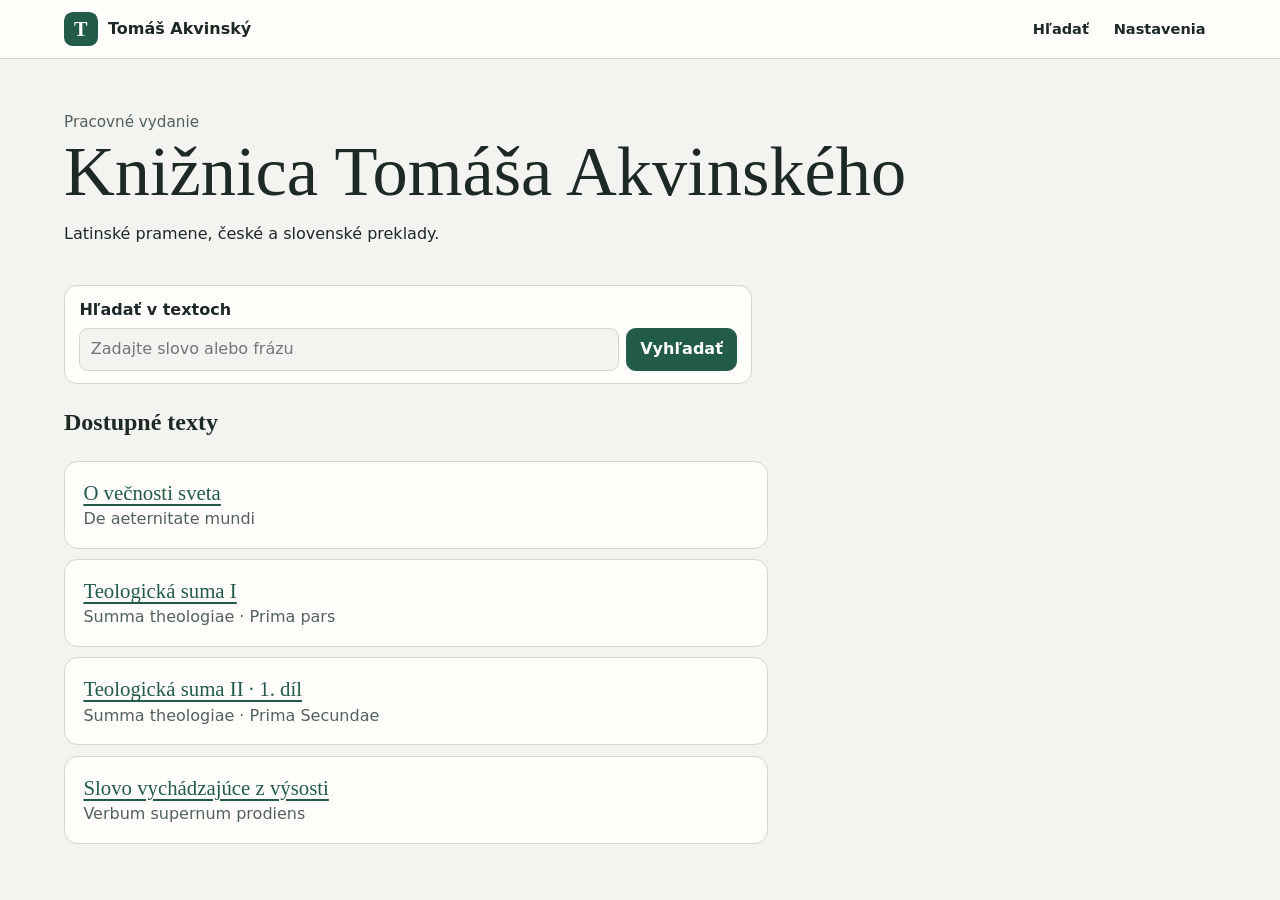
==== commit ebc7250c: "Add files via upload" ====
--- a/index.html
+++ b/index.html
@@ -39,7 +39,8 @@
         <section class="catalog" aria-labelledby="catalog-title">
           <h2 id="catalog-title">Dostupné texty</h2>
           <ul><li><a href="de-aeternitate-mundi-sk.html" lang="sk">O večnosti sveta</a><span lang="la">De aeternitate mundi</span></li>
-<li><a href="summa-theologiae-i-cs.html" lang="sk">Teologická suma I</a><span lang="la">Summa theologiae · Prima pars</span></li>
+<li><a href="summa-theologiae-i-cs.html" lang="sk">Teologická suma I</a><span lang="la">Summa theologiae · Prima pars</span></li>
+<li><a href="summa-theologiae-i-ii-cs.html" lang="cs">Teologická suma II · 1. díl</a><span lang="la">Summa theologiae · Prima Secundae</span></li>
 <li><a href="verbum-supernum-sk.html" lang="sk">Slovo vychádzajúce z výsosti</a><span lang="la">Verbum supernum prodiens</span></li></ul>
         </section></main>
   <dialog id="nastavenia" aria-labelledby="settings-title">
@@ -70,6 +71,7 @@
   <script src="preferences.js" defer></script>
 <script src="reader.js" defer></script>
 <script src="search-index.js" defer></script>
+<script src="search-index-ii-1.js" defer></script>
 <script src="search.js" defer></script>
 </body>
 </html>
